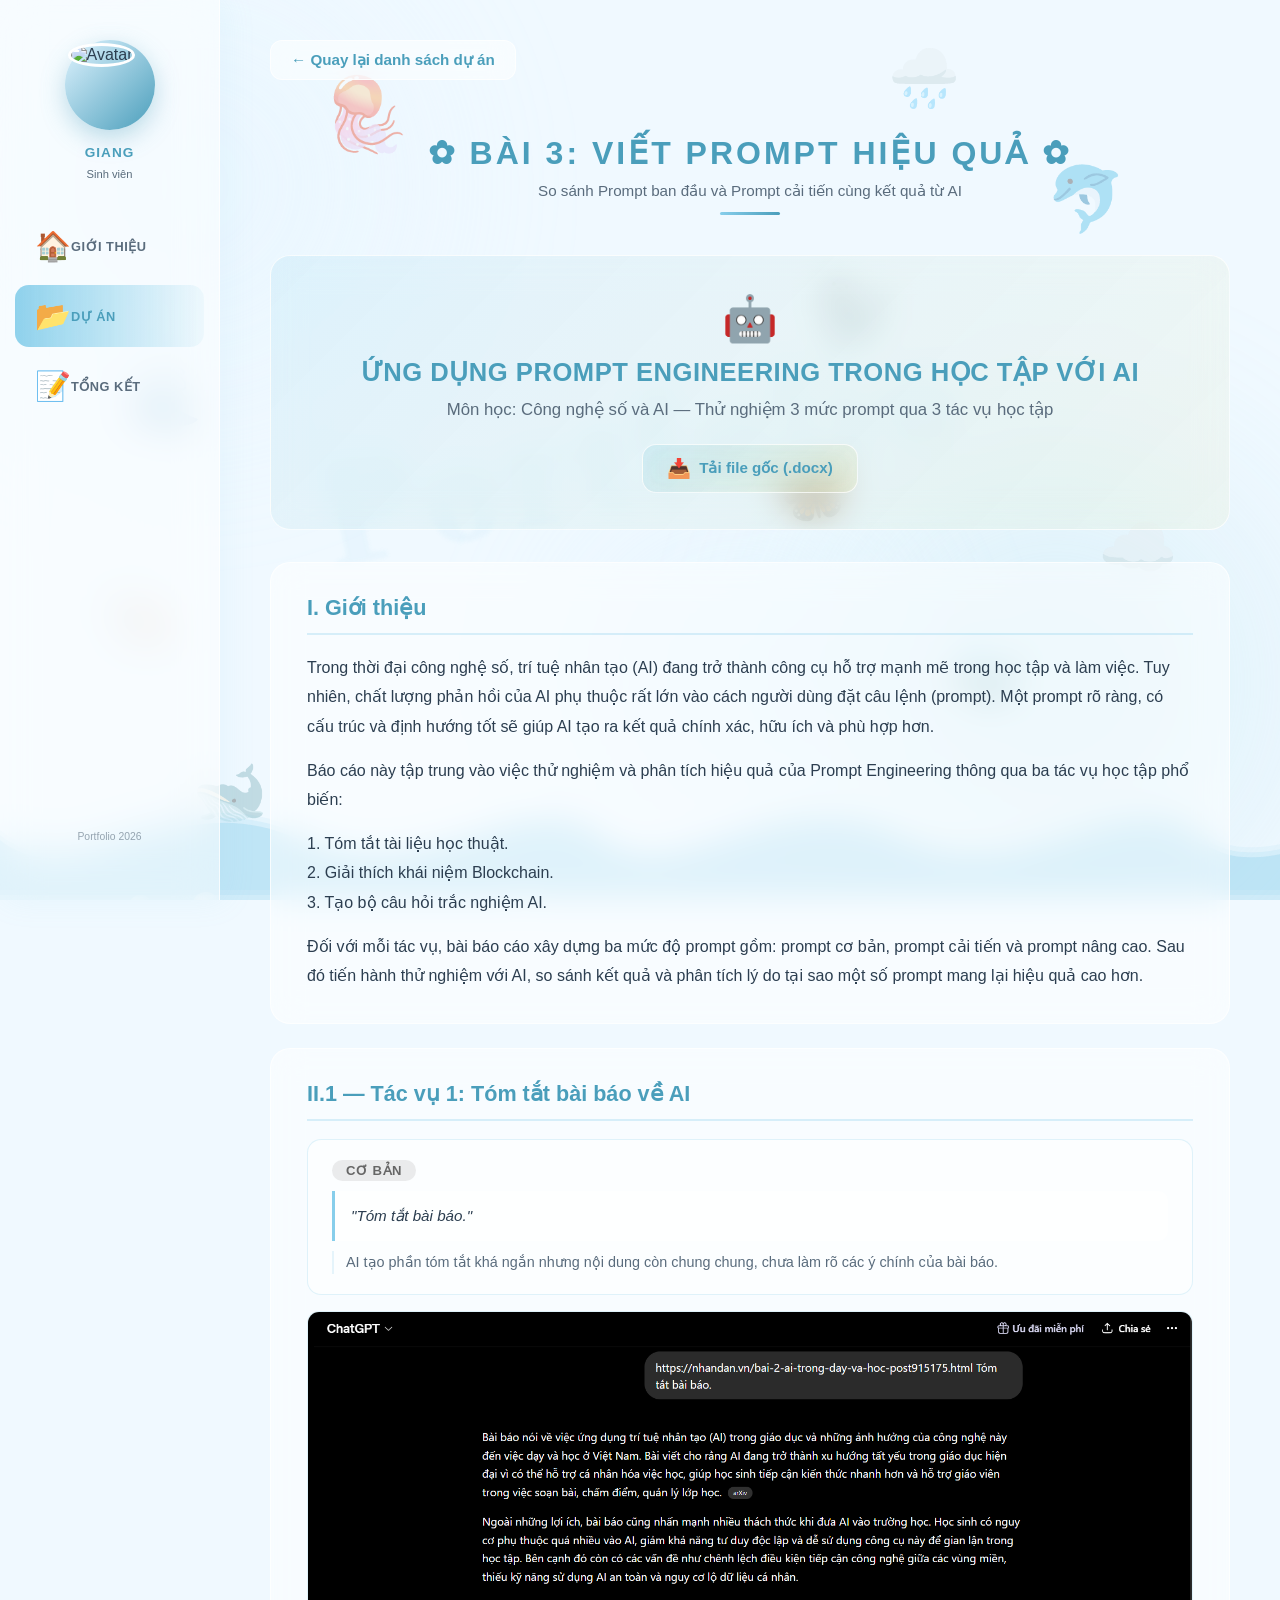
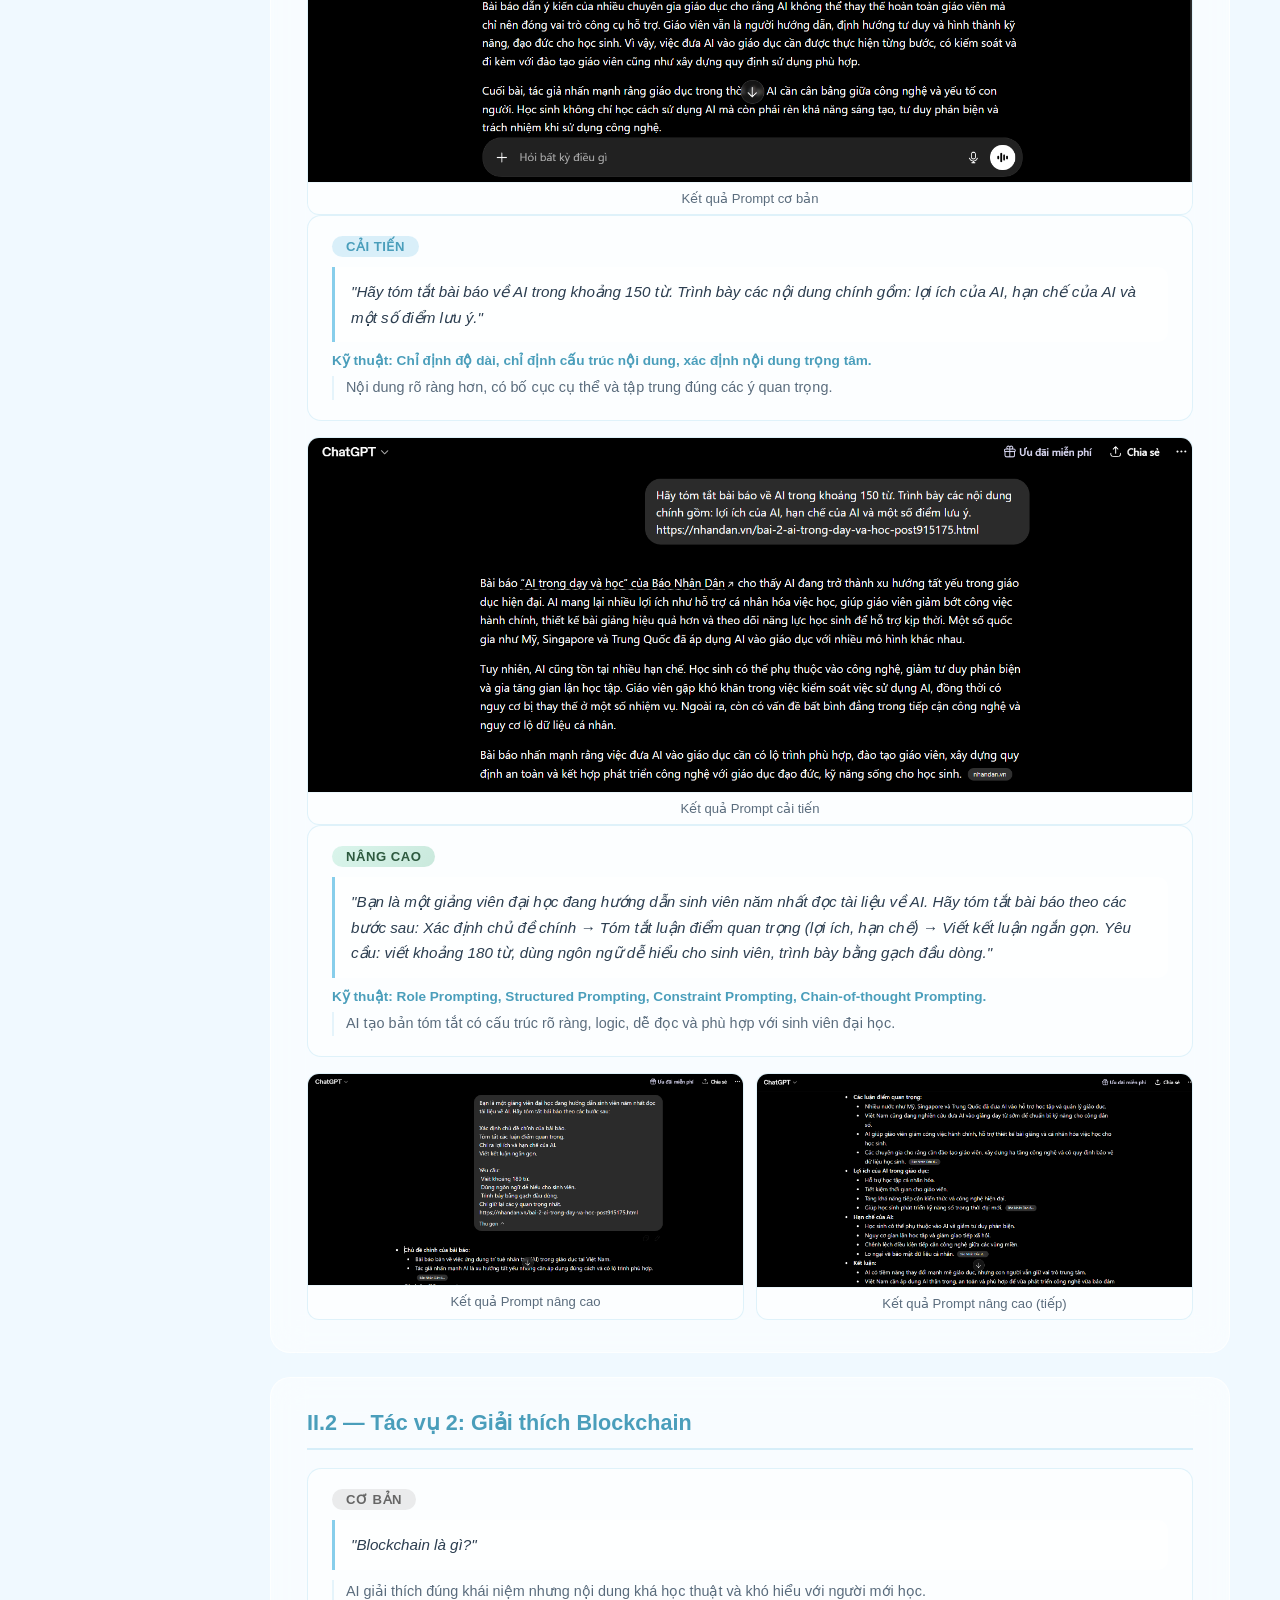
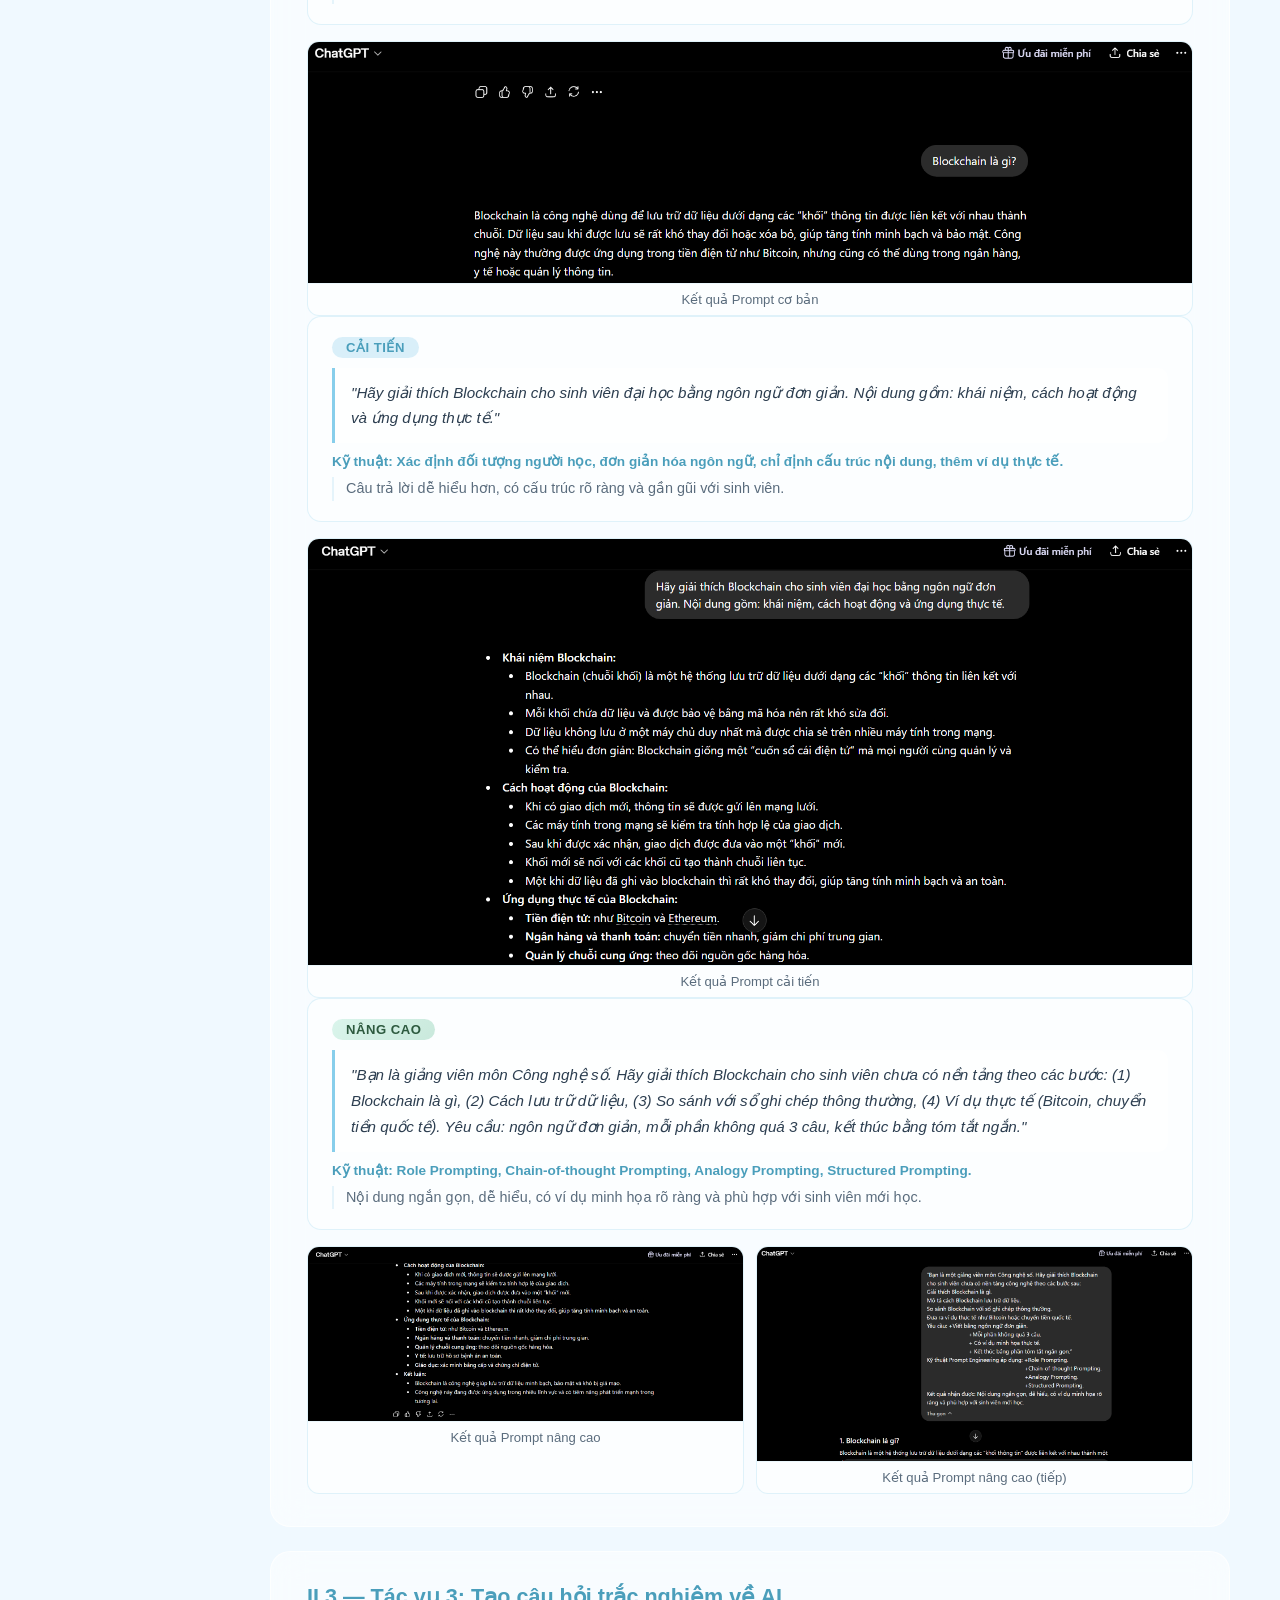
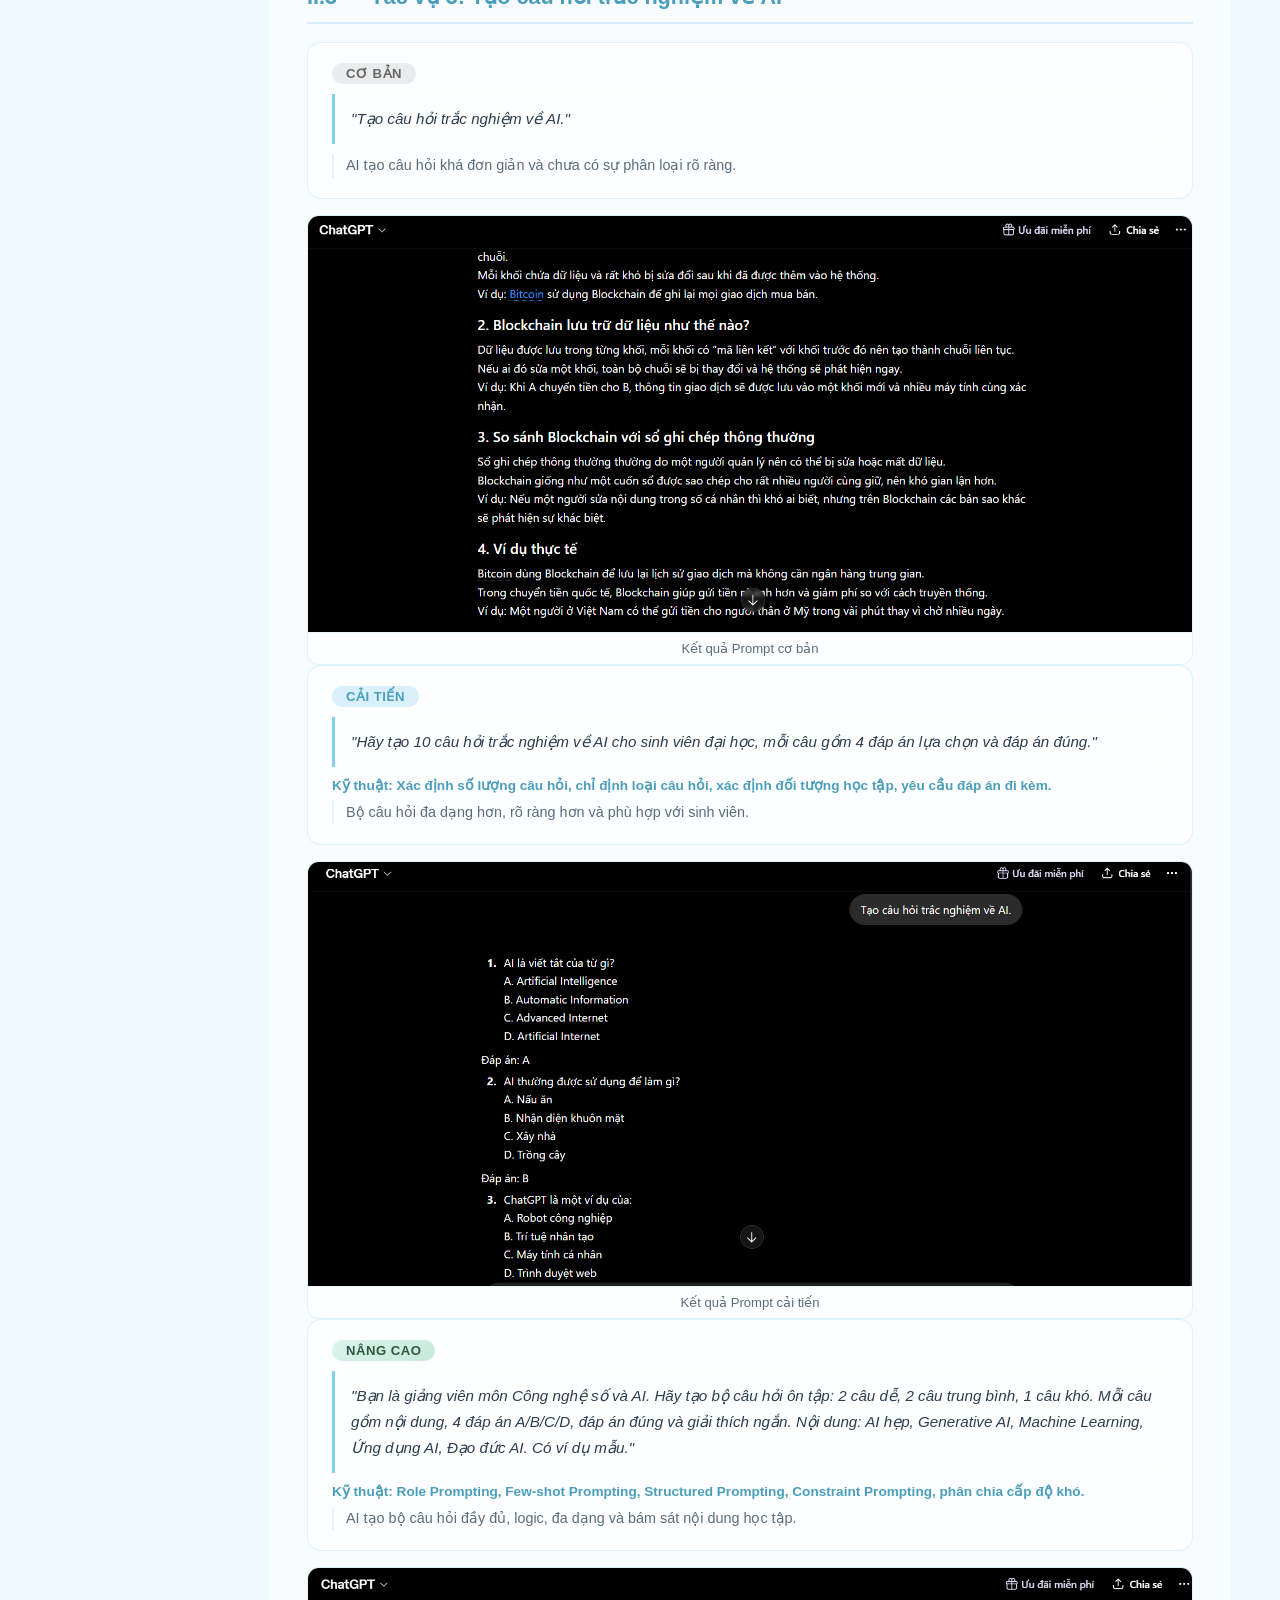
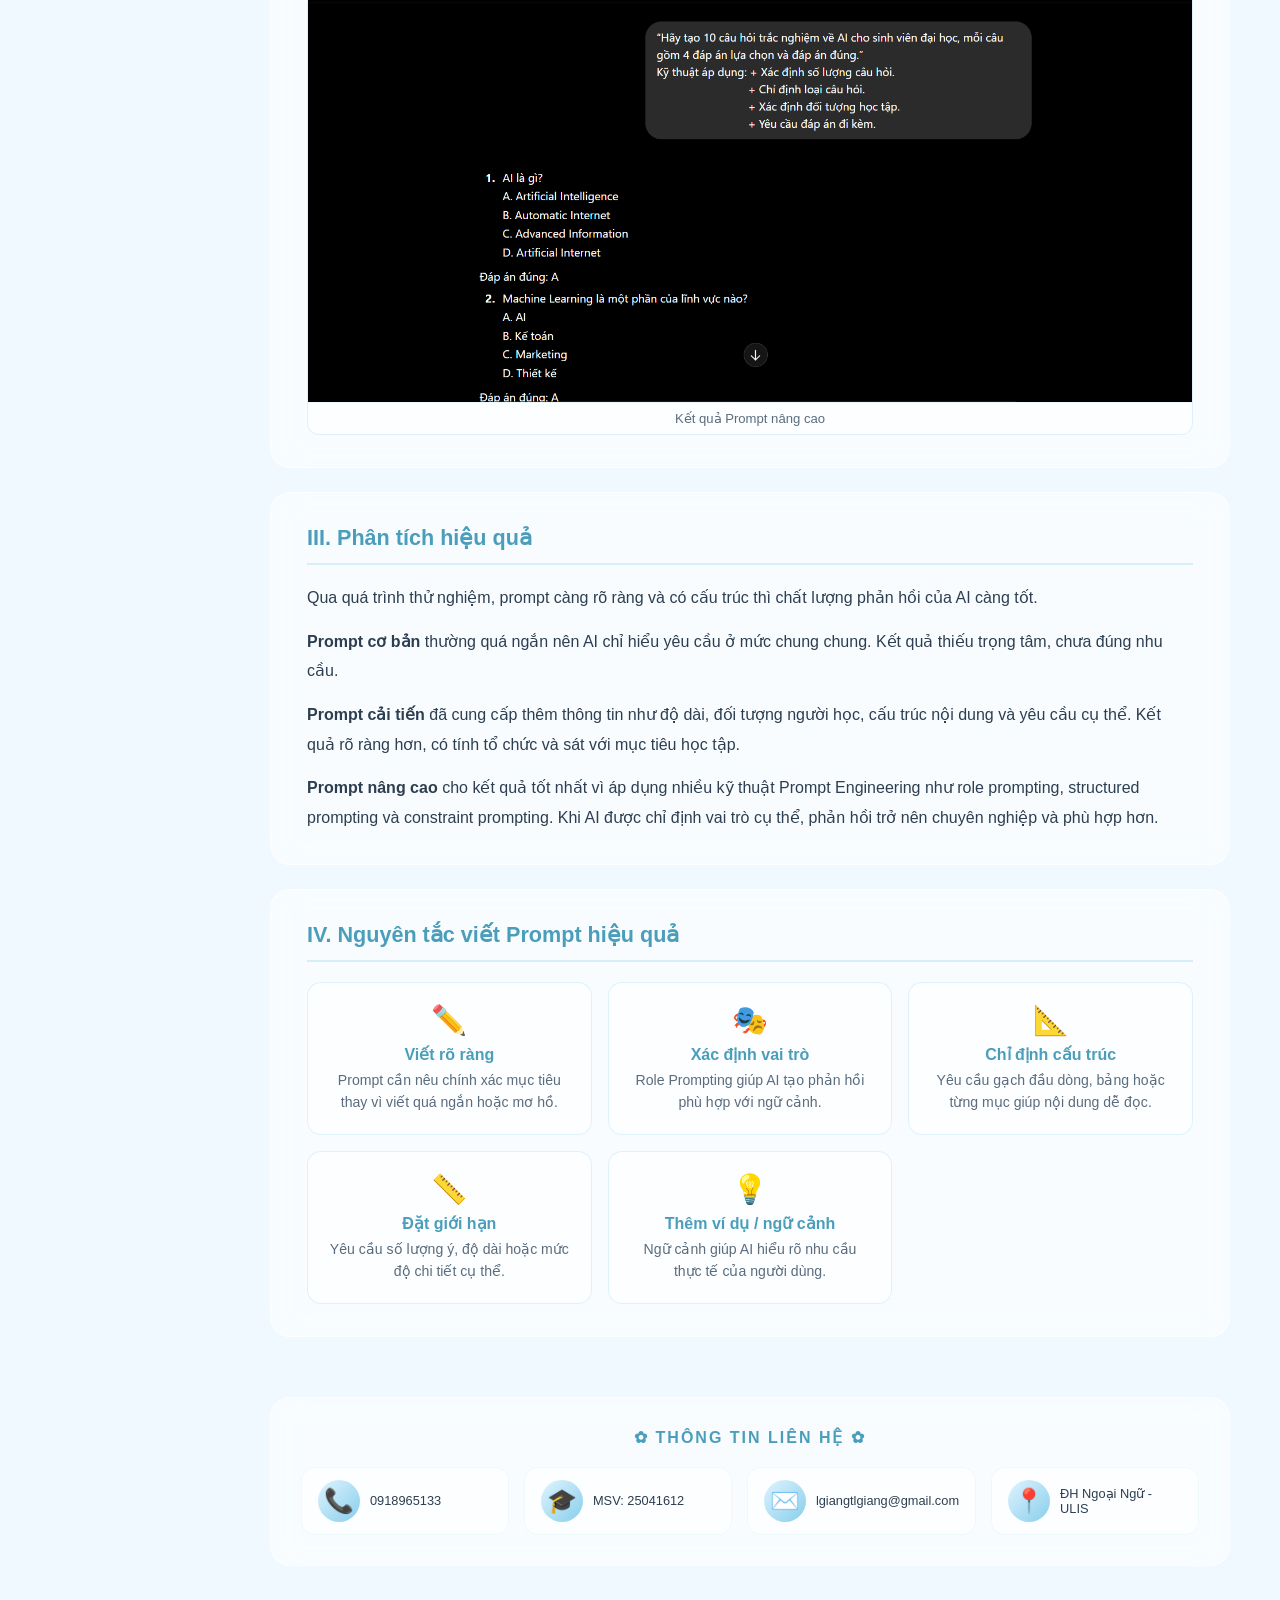
==== bai3.html @ 15644598 "theme change & adding hw" ====
<!DOCTYPE html>
<html lang="vi">
<head>
    <meta charset="UTF-8">
    <meta name="viewport" content="width=device-width, initial-scale=1.0">
    <title>Bài 3: Viết Prompt Hiệu Quả | Trần Linh Giang</title>
    <link rel="preconnect" href="https://fonts.googleapis.com">
    <link rel="preconnect" href="https://fonts.gstatic.com" crossorigin>
    <link href="https://fonts.googleapis.com/css2?family=Dancing+Script:wght@700&display=swap" rel="stylesheet">
    <link rel="stylesheet" href="css/style.css">
</head>
<body>

    <div class="decor-bg">
        <div class="soft-orb orb-1"></div>
        <div class="soft-orb orb-2"></div>
        <div class="soft-orb orb-3"></div>
    </div>

    <div class="floating-icons">
        <div class="floating-icon fi-1">🪼</div>
        <div class="floating-icon fi-2">🐬</div>
        <div class="floating-icon fi-3">🦋</div>
        <div class="floating-icon fi-4">🐳</div>
        <div class="floating-icon fi-5">🐋</div>
        <div class="floating-icon fi-6">🦭</div>
        <div class="floating-icon fi-7">🐚</div>
        <div class="floating-icon fi-8">🌊</div>
        <div class="floating-icon fi-9">☁️</div>
        <div class="floating-icon fi-10">🌧️</div>
    </div>

    <div class="bg-text">Portfolio</div>

    <div class="wave-container">
        <div class="wave"></div>
        <div class="wave wave2"></div>
        <div class="wave wave3"></div>
    </div>

    <div class="bubbles">
        <div class="bubble"></div>
        <div class="bubble"></div>
        <div class="bubble"></div>
        <div class="bubble"></div>
        <div class="bubble"></div>
        <div class="bubble"></div>
        <div class="bubble"></div>
        <div class="bubble"></div>
    </div>

    <!-- SIDEBAR -->
    <aside class="sidebar">
        <div class="sidebar-avatar">
            <img src="assets/avatar.jpg" alt="Avatar">
        </div>
        <div class="sidebar-name">Giang</div>
        <div class="sidebar-role">Sinh viên</div>
        <nav class="sidebar-nav">
            <a href="index.html">
                <span class="nav-icon">🏠</span>
                <span>GIỚI THIỆU</span>
            </a>
            <a href="projects.html" class="active">
                <span class="nav-icon">📂</span>
                <span>DỰ ÁN</span>
            </a>
            <a href="summary.html">
                <span class="nav-icon">📝</span>
                <span>TỔNG KẾT</span>
            </a>
        </nav>
        <div class="sidebar-footer">
            <div class="sidebar-footer-text">Portfolio 2026</div>
        </div>
    </aside>

    <!-- MAIN CONTENT -->
    <main class="main-content">

        <a href="projects.html" class="back-link">← Quay lại danh sách dự án</a>

        <div class="page-header">
            <div class="page-header-title">✿ BÀI 3: VIẾT PROMPT HIỆU QUẢ ✿</div>
            <div class="page-header-subtitle">So sánh Prompt ban đầu và Prompt cải tiến cùng kết quả từ AI</div>
        </div>

        <div class="hw-report-title">
            <div class="hw-report-icon">🤖</div>
            <div class="hw-report-main">ỨNG DỤNG PROMPT ENGINEERING TRONG HỌC TẬP VỚI AI</div>
            <div class="hw-report-topic">Môn học: Công nghệ số và AI — Thử nghiệm 3 mức prompt qua 3 tác vụ học tập</div>
            <a href="https://tlgiang.github.io/assets/hw/tmprdnpju_tran-linh-giang-25041612.docx" class="hw-download" download><span class="hw-download-icon">📥</span> Tải file gốc (.docx)</a>
        </div>

        <!-- INTRO -->
        <div class="hw-section">
            <div class="hw-section-title">I. Giới thiệu</div>
            <div class="hw-section-body">
                <p>Trong thời đại công nghệ số, trí tuệ nhân tạo (AI) đang trở thành công cụ hỗ trợ mạnh mẽ trong học tập và làm việc. Tuy nhiên, chất lượng phản hồi của AI phụ thuộc rất lớn vào cách người dùng đặt câu lệnh (prompt). Một prompt rõ ràng, có cấu trúc và định hướng tốt sẽ giúp AI tạo ra kết quả chính xác, hữu ích và phù hợp hơn.</p>
                <p>Báo cáo này tập trung vào việc thử nghiệm và phân tích hiệu quả của Prompt Engineering thông qua ba tác vụ học tập phổ biến:</p>
                <p>1. Tóm tắt tài liệu học thuật.<br>2. Giải thích khái niệm Blockchain.<br>3. Tạo bộ câu hỏi trắc nghiệm AI.</p>
                <p>Đối với mỗi tác vụ, bài báo cáo xây dựng ba mức độ prompt gồm: prompt cơ bản, prompt cải tiến và prompt nâng cao. Sau đó tiến hành thử nghiệm với AI, so sánh kết quả và phân tích lý do tại sao một số prompt mang lại hiệu quả cao hơn.</p>
            </div>
        </div>

        <!-- TASK 1 -->
        <div class="hw-section">
            <div class="hw-section-title">II.1 — Tác vụ 1: Tóm tắt bài báo về AI</div>
            <div class="hw-section-body">
                <div class="hw-prompt-card">
                    <div class="hw-prompt-level hw-prompt-basic">Cơ bản</div>
                    <div class="hw-prompt-text">"Tóm tắt bài báo."</div>
                    <div class="hw-prompt-result">AI tạo phần tóm tắt khá ngắn nhưng nội dung còn chung chung, chưa làm rõ các ý chính của bài báo.</div>
                </div>
                <div class="hw-images">
                    <div class="hw-img-wrap"><img src="assets/hw/images/bai3/image1.png" alt="Prompt cơ bản - Tóm tắt"><div class="hw-img-caption">Kết quả Prompt cơ bản</div></div>
                </div>
                <div class="hw-prompt-card">
                    <div class="hw-prompt-level hw-prompt-improved">Cải tiến</div>
                    <div class="hw-prompt-text">"Hãy tóm tắt bài báo về AI trong khoảng 150 từ. Trình bày các nội dung chính gồm: lợi ích của AI, hạn chế của AI và một số điểm lưu ý."</div>
                    <div class="hw-prompt-techniques">Kỹ thuật: Chỉ định độ dài, chỉ định cấu trúc nội dung, xác định nội dung trọng tâm.</div>
                    <div class="hw-prompt-result">Nội dung rõ ràng hơn, có bố cục cụ thể và tập trung đúng các ý quan trọng.</div>
                </div>
                <div class="hw-images">
                    <div class="hw-img-wrap"><img src="assets/hw/images/bai3/image2.png" alt="Prompt cải tiến - Tóm tắt"><div class="hw-img-caption">Kết quả Prompt cải tiến</div></div>
                </div>
                <div class="hw-prompt-card">
                    <div class="hw-prompt-level hw-prompt-advanced">Nâng cao</div>
                    <div class="hw-prompt-text">"Bạn là một giảng viên đại học đang hướng dẫn sinh viên năm nhất đọc tài liệu về AI. Hãy tóm tắt bài báo theo các bước sau: Xác định chủ đề chính → Tóm tắt luận điểm quan trọng (lợi ích, hạn chế) → Viết kết luận ngắn gọn. Yêu cầu: viết khoảng 180 từ, dùng ngôn ngữ dễ hiểu cho sinh viên, trình bày bằng gạch đầu dòng."</div>
                    <div class="hw-prompt-techniques">Kỹ thuật: Role Prompting, Structured Prompting, Constraint Prompting, Chain-of-thought Prompting.</div>
                    <div class="hw-prompt-result">AI tạo bản tóm tắt có cấu trúc rõ ràng, logic, dễ đọc và phù hợp với sinh viên đại học.</div>
                </div>
                <div class="hw-images">
                    <div class="hw-img-wrap"><img src="assets/hw/images/bai3/image3.png" alt="Prompt nâng cao - Tóm tắt"><div class="hw-img-caption">Kết quả Prompt nâng cao</div></div>
                    <div class="hw-img-wrap"><img src="assets/hw/images/bai3/image4.png" alt="Prompt nâng cao - Tóm tắt (tiếp)"><div class="hw-img-caption">Kết quả Prompt nâng cao (tiếp)</div></div>
                </div>
            </div>
        </div>

        <!-- TASK 2 -->
        <div class="hw-section">
            <div class="hw-section-title">II.2 — Tác vụ 2: Giải thích Blockchain</div>
            <div class="hw-section-body">
                <div class="hw-prompt-card">
                    <div class="hw-prompt-level hw-prompt-basic">Cơ bản</div>
                    <div class="hw-prompt-text">"Blockchain là gì?"</div>
                    <div class="hw-prompt-result">AI giải thích đúng khái niệm nhưng nội dung khá học thuật và khó hiểu với người mới học.</div>
                </div>
                <div class="hw-images">
                    <div class="hw-img-wrap"><img src="assets/hw/images/bai3/image5.png" alt="Prompt cơ bản - Blockchain"><div class="hw-img-caption">Kết quả Prompt cơ bản</div></div>
                </div>
                <div class="hw-prompt-card">
                    <div class="hw-prompt-level hw-prompt-improved">Cải tiến</div>
                    <div class="hw-prompt-text">"Hãy giải thích Blockchain cho sinh viên đại học bằng ngôn ngữ đơn giản. Nội dung gồm: khái niệm, cách hoạt động và ứng dụng thực tế."</div>
                    <div class="hw-prompt-techniques">Kỹ thuật: Xác định đối tượng người học, đơn giản hóa ngôn ngữ, chỉ định cấu trúc nội dung, thêm ví dụ thực tế.</div>
                    <div class="hw-prompt-result">Câu trả lời dễ hiểu hơn, có cấu trúc rõ ràng và gần gũi với sinh viên.</div>
                </div>
                <div class="hw-images">
                    <div class="hw-img-wrap"><img src="assets/hw/images/bai3/image6.png" alt="Prompt cải tiến - Blockchain"><div class="hw-img-caption">Kết quả Prompt cải tiến</div></div>
                </div>
                <div class="hw-prompt-card">
                    <div class="hw-prompt-level hw-prompt-advanced">Nâng cao</div>
                    <div class="hw-prompt-text">"Bạn là giảng viên môn Công nghệ số. Hãy giải thích Blockchain cho sinh viên chưa có nền tảng theo các bước: (1) Blockchain là gì, (2) Cách lưu trữ dữ liệu, (3) So sánh với sổ ghi chép thông thường, (4) Ví dụ thực tế (Bitcoin, chuyển tiền quốc tế). Yêu cầu: ngôn ngữ đơn giản, mỗi phần không quá 3 câu, kết thúc bằng tóm tắt ngắn."</div>
                    <div class="hw-prompt-techniques">Kỹ thuật: Role Prompting, Chain-of-thought Prompting, Analogy Prompting, Structured Prompting.</div>
                    <div class="hw-prompt-result">Nội dung ngắn gọn, dễ hiểu, có ví dụ minh họa rõ ràng và phù hợp với sinh viên mới học.</div>
                </div>
                <div class="hw-images">
                    <div class="hw-img-wrap"><img src="assets/hw/images/bai3/image7.png" alt="Prompt nâng cao - Blockchain"><div class="hw-img-caption">Kết quả Prompt nâng cao</div></div>
                    <div class="hw-img-wrap"><img src="assets/hw/images/bai3/image8.png" alt="Prompt nâng cao - Blockchain (tiếp)"><div class="hw-img-caption">Kết quả Prompt nâng cao (tiếp)</div></div>
                </div>
            </div>
        </div>

        <!-- TASK 3 -->
        <div class="hw-section">
            <div class="hw-section-title">II.3 — Tác vụ 3: Tạo câu hỏi trắc nghiệm về AI</div>
            <div class="hw-section-body">
                <div class="hw-prompt-card">
                    <div class="hw-prompt-level hw-prompt-basic">Cơ bản</div>
                    <div class="hw-prompt-text">"Tạo câu hỏi trắc nghiệm về AI."</div>
                    <div class="hw-prompt-result">AI tạo câu hỏi khá đơn giản và chưa có sự phân loại rõ ràng.</div>
                </div>
                <div class="hw-images">
                    <div class="hw-img-wrap"><img src="assets/hw/images/bai3/image9.png" alt="Prompt cơ bản - Trắc nghiệm"><div class="hw-img-caption">Kết quả Prompt cơ bản</div></div>
                </div>
                <div class="hw-prompt-card">
                    <div class="hw-prompt-level hw-prompt-improved">Cải tiến</div>
                    <div class="hw-prompt-text">"Hãy tạo 10 câu hỏi trắc nghiệm về AI cho sinh viên đại học, mỗi câu gồm 4 đáp án lựa chọn và đáp án đúng."</div>
                    <div class="hw-prompt-techniques">Kỹ thuật: Xác định số lượng câu hỏi, chỉ định loại câu hỏi, xác định đối tượng học tập, yêu cầu đáp án đi kèm.</div>
                    <div class="hw-prompt-result">Bộ câu hỏi đa dạng hơn, rõ ràng hơn và phù hợp với sinh viên.</div>
                </div>
                <div class="hw-images">
                    <div class="hw-img-wrap"><img src="assets/hw/images/bai3/image10.png" alt="Prompt cải tiến - Trắc nghiệm"><div class="hw-img-caption">Kết quả Prompt cải tiến</div></div>
                </div>
                <div class="hw-prompt-card">
                    <div class="hw-prompt-level hw-prompt-advanced">Nâng cao</div>
                    <div class="hw-prompt-text">"Bạn là giảng viên môn Công nghệ số và AI. Hãy tạo bộ câu hỏi ôn tập: 2 câu dễ, 2 câu trung bình, 1 câu khó. Mỗi câu gồm nội dung, 4 đáp án A/B/C/D, đáp án đúng và giải thích ngắn. Nội dung: AI hẹp, Generative AI, Machine Learning, Ứng dụng AI, Đạo đức AI. Có ví dụ mẫu."</div>
                    <div class="hw-prompt-techniques">Kỹ thuật: Role Prompting, Few-shot Prompting, Structured Prompting, Constraint Prompting, phân chia cấp độ khó.</div>
                    <div class="hw-prompt-result">AI tạo bộ câu hỏi đầy đủ, logic, đa dạng và bám sát nội dung học tập.</div>
                </div>
                <div class="hw-images">
                    <div class="hw-img-wrap"><img src="assets/hw/images/bai3/image11.png" alt="Prompt nâng cao - Trắc nghiệm"><div class="hw-img-caption">Kết quả Prompt nâng cao</div></div>
                </div>
            </div>
        </div>

        <!-- ANALYSIS -->
        <div class="hw-section">
            <div class="hw-section-title">III. Phân tích hiệu quả</div>
            <div class="hw-section-body">
                <p>Qua quá trình thử nghiệm, prompt càng rõ ràng và có cấu trúc thì chất lượng phản hồi của AI càng tốt.</p>
                <p><strong>Prompt cơ bản</strong> thường quá ngắn nên AI chỉ hiểu yêu cầu ở mức chung chung. Kết quả thiếu trọng tâm, chưa đúng nhu cầu.</p>
                <p><strong>Prompt cải tiến</strong> đã cung cấp thêm thông tin như độ dài, đối tượng người học, cấu trúc nội dung và yêu cầu cụ thể. Kết quả rõ ràng hơn, có tính tổ chức và sát với mục tiêu học tập.</p>
                <p><strong>Prompt nâng cao</strong> cho kết quả tốt nhất vì áp dụng nhiều kỹ thuật Prompt Engineering như role prompting, structured prompting và constraint prompting. Khi AI được chỉ định vai trò cụ thể, phản hồi trở nên chuyên nghiệp và phù hợp hơn.</p>
            </div>
        </div>

        <!-- PRINCIPLES -->
        <div class="hw-section">
            <div class="hw-section-title">IV. Nguyên tắc viết Prompt hiệu quả</div>
            <div class="hw-section-body">
                <div class="hw-criteria-grid">
                    <div class="hw-criterion">
                        <div class="hw-criterion-icon">✏️</div>
                        <div class="hw-criterion-title">Viết rõ ràng</div>
                        <div class="hw-criterion-desc">Prompt cần nêu chính xác mục tiêu thay vì viết quá ngắn hoặc mơ hồ.</div>
                    </div>
                    <div class="hw-criterion">
                        <div class="hw-criterion-icon">🎭</div>
                        <div class="hw-criterion-title">Xác định vai trò</div>
                        <div class="hw-criterion-desc">Role Prompting giúp AI tạo phản hồi phù hợp với ngữ cảnh.</div>
                    </div>
                    <div class="hw-criterion">
                        <div class="hw-criterion-icon">📐</div>
                        <div class="hw-criterion-title">Chỉ định cấu trúc</div>
                        <div class="hw-criterion-desc">Yêu cầu gạch đầu dòng, bảng hoặc từng mục giúp nội dung dễ đọc.</div>
                    </div>
                    <div class="hw-criterion">
                        <div class="hw-criterion-icon">📏</div>
                        <div class="hw-criterion-title">Đặt giới hạn</div>
                        <div class="hw-criterion-desc">Yêu cầu số lượng ý, độ dài hoặc mức độ chi tiết cụ thể.</div>
                    </div>
                    <div class="hw-criterion">
                        <div class="hw-criterion-icon">💡</div>
                        <div class="hw-criterion-title">Thêm ví dụ / ngữ cảnh</div>
                        <div class="hw-criterion-desc">Ngữ cảnh giúp AI hiểu rõ nhu cầu thực tế của người dùng.</div>
                    </div>
                </div>
            </div>
        </div>

        <!-- CONTACT -->
        <div class="contact-strip">
            <div class="contact-strip-title">✿ THÔNG TIN LIÊN HỆ ✿</div>
            <div class="contact-strip-grid">
                <div class="contact-chip">
                    <div class="contact-chip-icon">📞</div>
                    <div class="contact-chip-text">0918965133</div>
                </div>
                <div class="contact-chip">
                    <div class="contact-chip-icon">🎓</div>
                    <div class="contact-chip-text">MSV: 25041612</div>
                </div>
                <div class="contact-chip">
                    <div class="contact-chip-icon">✉️</div>
                    <div class="contact-chip-text">lgiangtlgiang@gmail.com</div>
                </div>
                <div class="contact-chip">
                    <div class="contact-chip-icon">📍</div>
                    <div class="contact-chip-text">ĐH Ngoại Ngữ - ULIS</div>
                </div>
            </div>
        </div>

    </main>

</body>
</html>
---- css/style.css ----
/* =========================================
   HỆ THỐNG BIẾN MÀU (DREAMY AQUA THEME)
========================================= */
:root {
    --aqua-light: #e0f4ff;
    --aqua-main: #87ceeb;
    --aqua-dark: #4a9ebb;
    --aqua-glow: #5bb5d5;
    --sand-light: #fdf6e3;
    --sand-main: #f7e98e;
    --sand-dark: #e6c520;
    --bg-color: #f0f9ff;
    --text-dark: #2c3e50;
    --text-gray: #5a6c7d;
    --glass-bg: rgba(255, 255, 255, 0.5);
    --glass-border: rgba(255, 255, 255, 0.75);
    --sidebar-width: 220px;
}

* { margin: 0; padding: 0; box-sizing: border-box; }

body {
    background-color: var(--bg-color);
    color: var(--text-dark);
    font-family: 'Segoe UI', Tahoma, Geneva, Verdana, sans-serif;
    overflow-x: hidden;
    min-height: 100vh;
}

/* =========================================
   1. NỀN ĐỘNG
========================================= */
.decor-bg { 
    position: fixed; top: 0; left: 0; width: 100%; height: 100%; 
    pointer-events: none; z-index: -1; overflow: hidden; 
}
.soft-orb { 
    position: absolute; border-radius: 50%; filter: blur(80px); opacity: 0.45; 
}
.orb-1 { 
    top: -15%; left: -10%; width: 50vw; height: 50vw; 
    background: radial-gradient(circle, var(--aqua-light) 0%, transparent 65%); 
    animation: orbDrift 18s infinite alternate ease-in-out; 
}
.orb-2 { 
    bottom: -15%; right: -10%; width: 55vw; height: 55vw; 
    background: radial-gradient(circle, #b8e4f0 0%, transparent 65%); 
    animation: orbDrift 22s infinite alternate-reverse ease-in-out; 
}
.orb-3 { 
    top: 50%; left: 40%; width: 35vw; height: 35vw; 
    background: radial-gradient(circle, #d4f1ff 0%, transparent 65%); 
    animation: orbDrift 20s infinite alternate ease-in-out; 
}

@keyframes orbDrift { 
    0% { transform: translate(0, 0) scale(1); } 
    33% { transform: translate(40px, -30px) scale(1.08); }
    66% { transform: translate(-25px, 50px) scale(0.94); }
    100% { transform: translate(15px, -20px) scale(1.03); } 
}

/* =========================================
   2. ICON TRÔI NỔI
========================================= */
.floating-icons {
    position: fixed;
    top: 0; left: 0; width: 100%; height: 100%;
    pointer-events: none;
    z-index: -1;
    overflow: hidden;
}
.floating-icon {
    position: absolute;
    opacity: 0.35;
    animation: iconBob 14s infinite ease-in-out alternate;
    user-select: none;
    pointer-events: none;
}
.fi-1 { top: 8%; left: 25%; animation-duration: 16s; font-size: 4.5rem; }
.fi-2 { top: 18%; right: 12%; animation-duration: 18s; font-size: 4rem; animation-delay: -3s; }
.fi-3 { top: 50%; left: 60%; animation-duration: 20s; font-size: 4.2rem; animation-delay: -5s; }
.fi-4 { bottom: 20%; right: 20%; animation-duration: 17s; font-size: 4.3rem; animation-delay: -2s; }
.fi-5 { bottom: 8%; left: 15%; animation-duration: 22s; font-size: 3.8rem; animation-delay: -7s; }
.fi-6 { top: 30%; right: 30%; animation-duration: 19s; font-size: 4.1rem; animation-delay: -4s; }
.fi-7 { top: 65%; left: 8%; animation-duration: 21s; font-size: 3.9rem; animation-delay: -6s; }
.fi-8 { top: 40%; left: 10%; animation-duration: 23s; font-size: 3.7rem; animation-delay: -8s; }
.fi-9 { bottom: 35%; right: 8%; animation-duration: 18s; font-size: 4rem; animation-delay: -1s; }
.fi-10 { top: 5%; right: 25%; animation-duration: 24s; font-size: 3.6rem; animation-delay: -9s; }
.fi-11 { bottom: 5%; left: 40%; animation-duration: 20s; font-size: 3.8rem; animation-delay: -5s; }

@keyframes iconBob {
    0% { transform: translateY(0) rotate(0deg) scale(1); }
    25% { transform: translateY(-20px) rotate(8deg) scale(1.06); }
    50% { transform: translateY(10px) rotate(-5deg) scale(0.96); }
    75% { transform: translateY(-30px) rotate(12deg) scale(1.04); }
    100% { transform: translateY(-15px) rotate(-8deg) scale(1.02); }
}

/* =========================================
   3. SIDEBAR NAVIGATION
========================================= */
.sidebar {
    position: fixed;
    left: 0; top: 0;
    width: var(--sidebar-width);
    height: 100vh;
    background: var(--glass-bg);
    backdrop-filter: blur(20px);
    border-right: 1px solid var(--glass-border);
    display: flex;
    flex-direction: column;
    align-items: center;
    padding: 40px 0;
    z-index: 1000;
    box-shadow: 5px 0 30px rgba(135, 206, 235, 0.1);
}

.sidebar-avatar {
    width: 90px;
    height: 90px;
    border-radius: 50%;
    background: linear-gradient(135deg, var(--aqua-light), var(--aqua-dark));
    padding: 3px;
    margin-bottom: 15px;
    box-shadow: 0 8px 25px rgba(74, 158, 187, 0.35);
    animation: avatarPulse 4s ease-in-out infinite;
}
@keyframes avatarPulse {
    0%, 100% { box-shadow: 0 8px 25px rgba(74, 158, 187, 0.35); }
    50% { box-shadow: 0 12px 35px rgba(74, 158, 187, 0.5); }
}
.sidebar-avatar img {
    width: 100%;
    height: 100%;
    border-radius: 50%;
    object-fit: cover;
    border: 3px solid #fff;
}

.sidebar-name {
    font-size: 0.85rem;
    font-weight: 700;
    color: var(--aqua-dark);
    text-transform: uppercase;
    letter-spacing: 1px;
    margin-bottom: 8px;
    text-align: center;
}
.sidebar-role {
    font-size: 0.7rem;
    color: var(--text-gray);
    margin-bottom: 35px;
    text-align: center;
}

.sidebar-nav {
    display: flex;
    flex-direction: column;
    gap: 8px;
    width: 100%;
    padding: 0 15px;
}
.sidebar-nav a {
    color: var(--text-gray);
    text-decoration: none;
    font-weight: 600;
    font-size: 0.8rem;
    padding: 14px 20px;
    border-radius: 14px;
    transition: all 0.3s ease;
    display: flex;
    align-items: center;
    gap: 12px;
    letter-spacing: 0.5px;
    position: relative;
    overflow: hidden;
}
.sidebar-nav a::before {
    content: '';
    position: absolute;
    left: 0; top: 0;
    width: 0; height: 100%;
    background: linear-gradient(90deg, var(--aqua-main), transparent);
    transition: width 0.3s ease;
    z-index: -1;
}
.sidebar-nav a:hover::before,
.sidebar-nav a.active::before {
    width: 100%;
}
.sidebar-nav a:hover, .sidebar-nav a.active {
    color: var(--aqua-dark);
    background: rgba(184, 228, 240, 0.15);
}
.sidebar-nav a .nav-icon {
    font-size: 1.8rem;
    width: 24px;
    text-align: center;
}

.sidebar-footer {
    margin-top: auto;
    padding: 15px;
    text-align: center;
}
.sidebar-footer-text {
    font-size: 0.65rem;
    color: var(--text-gray);
    opacity: 0.6;
    line-height: 1.5;
}

/* =========================================
   4. MAIN CONTENT AREA
========================================= */
.main-content {
    margin-left: var(--sidebar-width);
    min-height: 100vh;
    padding: 40px 50px;
}

/* =========================================
   5. HERO / INTRO PAGE
========================================= */
.hero {
    display: flex;
    flex-direction: column;
    align-items: center;
    justify-content: center;
    min-height: calc(100vh - 80px);
    text-align: center;
    position: relative;
}

.hero-badge {
    display: inline-block;
    background: linear-gradient(135deg, var(--aqua-light), var(--aqua-main));
    color: var(--aqua-dark);
    font-size: 0.7rem;
    font-weight: 700;
    letter-spacing: 3px;
    text-transform: uppercase;
    padding: 8px 24px;
    border-radius: 30px;
    margin-bottom: 30px;
    animation: badgeFloat 3s ease-in-out infinite;
}
@keyframes badgeFloat {
    0%, 100% { transform: translateY(0); }
    50% { transform: translateY(-8px); }
}

.hero-avatar {
    width: 180px;
    height: 180px;
    border-radius: 50%;
    background: linear-gradient(135deg, var(--aqua-light), var(--aqua-main), var(--aqua-dark));
    padding: 5px;
    margin-bottom: 35px;
    box-shadow: 0 20px 60px rgba(74, 158, 187, 0.45),
                0 0 0 20px rgba(135, 206, 235, 0.08),
                0 0 0 40px rgba(135, 206, 235, 0.04);
    position: relative;
    animation: heroAvatarGlow 4s ease-in-out infinite;
}
@keyframes heroAvatarGlow {
    0%, 100% { box-shadow: 0 20px 60px rgba(74, 158, 187, 0.45), 0 0 0 20px rgba(135, 206, 235, 0.08); }
    50% { box-shadow: 0 25px 70px rgba(74, 158, 187, 0.55), 0 0 0 25px rgba(135, 206, 235, 0.12); }
}
.hero-avatar img {
    width: 100%;
    height: 100%;
    border-radius: 50%;
    object-fit: cover;
    border: 4px solid #fff;
}
.hero-avatar::after {
    content: '';
    position: absolute;
    top: -12px; left: -12px;
    width: calc(100% + 24px);
    height: calc(100% + 24px);
    border: 2px dashed var(--aqua-main);
    border-radius: 50%;
    opacity: 0.4;
    animation: ringRotate 25s linear infinite;
}
@keyframes ringRotate {
    from { transform: rotate(0deg); }
    to { transform: rotate(360deg); }
}

.hero-name {
    font-family: 'Dancing Script', cursive;
    font-size: 4rem;
    font-weight: 700;
    text-transform: none;
    color: var(--text-dark);
    margin-bottom: 15px;
    line-height: 1.2;
    letter-spacing: 1px;
}
.hero-name .highlight {
    background: linear-gradient(135deg, var(--aqua-dark), var(--aqua-glow));
    -webkit-background-clip: text;
    -webkit-text-fill-color: transparent;
    background-clip: text;
}
.hero-tagline {
    font-size: 1.2rem;
    color: var(--text-gray);
    margin-bottom: 40px;
    max-width: 550px;
    line-height: 1.7;
}

.hero-stats {
    display: flex;
    gap: 50px;
    margin-bottom: 45px;
}
.stat-item {
    text-align: center;
}
.stat-number {
    font-size: 2.2rem;
    font-weight: 900;
    color: var(--aqua-dark);
    line-height: 1;
}
.stat-label {
    font-size: 0.75rem;
    color: var(--text-gray);
    text-transform: uppercase;
    letter-spacing: 1px;
    margin-top: 5px;
}

.hero-cards {
    display: grid;
    grid-template-columns: repeat(3, 1fr);
    gap: 22px;
    max-width: 1300px;
    width: 100%;
}
.hero-card {
    background: var(--glass-bg);
    backdrop-filter: blur(15px);
    border: 1px solid var(--glass-border);
    border-radius: 24px;
    padding: 45px 35px;
    text-align: center;
    transition: all 0.4s cubic-bezier(0.175, 0.885, 0.32, 1.275);
    cursor: default;
}
.hero-card:hover {
    transform: translateY(-8px) scale(1.02);
    border-color: var(--aqua-main);
    box-shadow: 0 15px 35px rgba(74, 158, 187, 0.2);
}
.hero-card-title {
    font-size: 1.8rem;
    font-weight: 700;
    color: var(--text-dark);
    margin-bottom: 14px;
}
.hero-card-desc {
    font-size: 1.2rem;
    color: var(--text-gray);
    line-height: 1.75;
}

/* =========================================
   6. PAGE HEADER (for inner pages)
========================================= */
.page-header {
    text-align: center;
    padding: 30px 0 40px;
}
.page-header-title {
    color: var(--aqua-dark);
    font-size: 2rem;
    font-weight: 900;
    text-transform: uppercase;
    letter-spacing: 3px;
    margin-bottom: 10px;
    animation: titleSlide 0.6s ease-out;
}
@keyframes titleSlide {
    from { opacity: 0; transform: translateY(-20px); }
    to { opacity: 1; transform: translateY(0); }
}
.page-header-subtitle {
    color: var(--text-gray);
    font-size: 0.95rem;
    position: relative;
    display: inline-block;
}
.page-header-subtitle::after {
    content: '';
    display: block;
    width: 60px;
    height: 3px;
    background: linear-gradient(90deg, var(--aqua-main), var(--aqua-dark));
    margin: 12px auto 0;
    border-radius: 2px;
}

/* =========================================
   7. BENTO GRID - PROJECTS
========================================= */
.bento-grid {
    display: grid;
    grid-template-columns: repeat(3, 1fr);
    gap: 20px;
    max-width: 1100px;
    margin: 0 auto;
}

.bento-item {
    background: var(--glass-bg);
    backdrop-filter: blur(12px);
    border: 1.5px solid var(--glass-border);
    border-radius: 24px;
    padding: 35px 30px;
    position: relative;
    overflow: hidden;
    transition: all 0.4s cubic-bezier(0.175, 0.885, 0.32, 1.275);
    cursor: pointer;
    display: flex;
    flex-direction: column;
    justify-content: space-between;
    min-height: 280px;
}
.bento-item::before {
    content: '';
    position: absolute;
    top: 0; left: -100%;
    width: 100%; height: 100%;
    background: linear-gradient(90deg, transparent, rgba(255,182,193,0.15), transparent);
    transition: left 0.7s ease;
}
.bento-item:hover::before {
    left: 100%;
}
.bento-item:hover {
    transform: translateY(-6px) scale(1.01);
    border-color: var(--aqua-main);
    box-shadow: 0 18px 40px rgba(74, 158, 187, 0.2);
}

.bento-number {
    position: absolute;
    top: 12px; right: 18px;
    font-size: 5rem;
    font-weight: 900;
    color: var(--aqua-light);
    opacity: 0.35;
    line-height: 1;
}

.bento-icon {
    font-size: 4.5rem;
    margin-bottom: 15px;
    transition: transform 0.4s cubic-bezier(0.175, 0.885, 0.32, 1.275);
    display: inline-block;
}
.bento-item:hover .bento-icon {
    transform: scale(1.12) rotate(-5deg);
}

.bento-title {
    font-size: 1.15rem;
    font-weight: 700;
    color: var(--text-dark);
    margin-bottom: 10px;
    line-height: 1.4;
}
.bento-desc {
    font-size: 0.95rem;
    color: var(--text-gray);
    line-height: 1.6;
    flex-grow: 1;
}
.bento-btn {
    display: inline-flex;
    align-items: center;
    gap: 8px;
    margin-top: 18px;
    padding: 10px 22px;
    background: linear-gradient(135deg, var(--aqua-main), var(--aqua-dark));
    color: #fff;
    text-decoration: none;
    border-radius: 25px;
    font-weight: 600;
    font-size: 0.8rem;
    letter-spacing: 0.5px;
    transition: all 0.3s ease;
    box-shadow: 0 5px 18px rgba(74, 158, 187, 0.25);
    width: fit-content;
    position: relative;
    overflow: hidden;
}
.bento-btn::before {
    content: '';
    position: absolute;
    top: 50%; left: 50%;
    width: 0; height: 0;
    background: rgba(255,255,255,0.3);
    border-radius: 50%;
    transform: translate(-50%, -50%);
    transition: width 0.4s ease, height 0.4s ease;
}
.bento-btn:hover::before {
    width: 250px; height: 250px;
}
.bento-btn:hover {
    transform: scale(1.06);
    box-shadow: 0 8px 25px rgba(74, 158, 187, 0.4);
}

/* Staggered bento animation */
.bento-item:nth-child(1) { animation: bentoIn 0.5s ease-out 0.1s both; }
.bento-item:nth-child(2) { animation: bentoIn 0.5s ease-out 0.2s both; }
.bento-item:nth-child(3) { animation: bentoIn 0.5s ease-out 0.3s both; }
.bento-item:nth-child(4) { animation: bentoIn 0.5s ease-out 0.4s both; }
.bento-item:nth-child(5) { animation: bentoIn 0.5s ease-out 0.5s both; }
.bento-item:nth-child(6) { animation: bentoIn 0.5s ease-out 0.6s both; }

@keyframes bentoIn {
    from { opacity: 0; transform: scale(0.92) translateY(25px); }
    to { opacity: 1; transform: scale(1) translateY(0); }
}

/* =========================================
   8. TIMELINE - SUMMARY
========================================= */
.timeline {
    position: relative;
    max-width: 800px;
    margin: 0 auto;
    padding-left: 50px;
}
.timeline::before {
    content: '';
    position: absolute;
    left: 20px; top: 0;
    width: 3px;
    height: 100%;
    background: linear-gradient(180deg, var(--aqua-main), var(--aqua-dark), var(--aqua-light));
    border-radius: 2px;
}

.timeline-item {
    position: relative;
    margin-bottom: 35px;
    animation: timelineSlide 0.6s ease-out both;
}
.timeline-item:nth-child(1) { animation-delay: 0.2s; }
.timeline-item:nth-child(2) { animation-delay: 0.4s; }
.timeline-item:nth-child(3) { animation-delay: 0.6s; }

@keyframes timelineSlide {
    from { opacity: 0; transform: translateX(-30px); }
    to { opacity: 1; transform: translateX(0); }
}

.timeline-dot {
    position: absolute;
    left: -38px; top: 25px;
    width: 20px;
    height: 20px;
    border-radius: 50%;
    background: linear-gradient(135deg, var(--aqua-main), var(--aqua-dark));
    box-shadow: 0 0 0 5px rgba(184, 228, 240, 0.25);
    z-index: 1;
}

.timeline-card {
    background: var(--glass-bg);
    backdrop-filter: blur(12px);
    border: 1.5px solid var(--glass-border);
    border-radius: 22px;
    padding: 32px;
    transition: all 0.4s cubic-bezier(0.175, 0.885, 0.32, 1.275);
    position: relative;
    overflow: hidden;
}
.timeline-card::after {
    content: '';
    position: absolute;
    top: 0; right: 0;
    width: 80px; height: 80px;
    background: linear-gradient(135deg, transparent 50%, rgba(255,182,193,0.15) 50%);
    border-radius: 0 22px 0 0;
    transition: all 0.3s ease;
}
.timeline-card:hover::after {
    width: 120px; height: 120px;
}
.timeline-card:hover {
    transform: translateY(-5px);
    border-color: var(--aqua-main);
    box-shadow: 0 15px 35px rgba(74, 158, 187, 0.18);
}

.timeline-header {
    display: flex;
    align-items: center;
    gap: 14px;
    margin-bottom: 18px;
    padding-bottom: 14px;
    border-bottom: 2px dashed var(--aqua-light);
}
.timeline-icon {
    font-size: 3.2rem;
    background: linear-gradient(135deg, var(--aqua-light), var(--aqua-main));
    width: 65px; height: 65px;
    display: flex;
    justify-content: center;
    align-items: center;
    border-radius: 50%;
    box-shadow: 0 5px 15px rgba(135, 206, 235, 0.25);
    flex-shrink: 0;
    transition: transform 0.3s ease;
}
.timeline-card:hover .timeline-icon {
    transform: scale(1.1) rotate(5deg);
}
.timeline-title {
    color: var(--aqua-dark);
    font-size: 1.15rem;
    font-weight: 700;
    text-transform: uppercase;
}
.timeline-content {
    color: var(--text-dark);
    line-height: 1.8;
    font-size: 0.95rem;
    text-align: justify;
}
.timeline-content ul {
    padding-left: 18px;
    margin-top: 12px;
}
.timeline-content li {
    margin-bottom: 10px;
    padding-left: 8px;
    transition: transform 0.3s ease;
}
.timeline-content li:hover {
    transform: translateX(5px);
}
.timeline-content li::marker {
    color: var(--aqua-main);
    font-size: 1.1rem;
}

/* Quote box on summary page */
.quote-banner {
    background: linear-gradient(135deg, rgba(184, 228, 240, 0.3), rgba(135, 206, 235, 0.06));
    border-radius: 22px;
    padding: 35px;
    margin-bottom: 40px;
    text-align: center;
    position: relative;
    overflow: hidden;
    border: 1.5px solid var(--glass-border);
}
.quote-banner::before {
    content: '"';
    position: absolute;
    top: -25px; left: 25px;
    font-size: 9rem;
    color: var(--aqua-main);
    opacity: 0.12;
    font-family: Georgia, serif;
    line-height: 1;
}
.quote-cn {
    font-size: 1.5rem;
    font-weight: bold;
    color: var(--aqua-dark);
    margin-bottom: 10px;
    font-family: 'KaiTi', 'SimSun', serif;
    position: relative;
    z-index: 1;
}
.quote-vi {
    font-size: 0.95rem;
    color: var(--text-dark);
    font-style: italic;
    position: relative;
    z-index: 1;
}

/* Finish button */
.btn-finish {
    display: block;
    width: fit-content;
    margin: 50px auto 0;
    padding: 16px 50px;
    background: linear-gradient(135deg, var(--aqua-main), var(--aqua-dark));
    color: #fff;
    text-decoration: none;
    border-radius: 40px;
    font-weight: bold;
    font-size: 0.95rem;
    letter-spacing: 2px;
    transition: all 0.3s ease;
    box-shadow: 0 10px 30px rgba(74, 158, 187, 0.35);
    text-align: center;
    border: none;
    cursor: pointer;
    position: relative;
    overflow: hidden;
}
.btn-finish::before {
    content: '';
    position: absolute;
    top: -50%; left: -50%;
    width: 200%; height: 200%;
    background: linear-gradient(45deg, transparent, rgba(255,255,255,0.3), transparent);
    transform: rotate(45deg);
    animation: shimmerBtn 2.5s infinite;
}
@keyframes shimmerBtn {
    0% { transform: translateX(-100%) rotate(45deg); }
    100% { transform: translateX(100%) rotate(45deg); }
}
.btn-finish:hover {
    transform: scale(1.05) translateY(-3px);
    box-shadow: 0 15px 40px rgba(74, 158, 187, 0.55);
}

/* =========================================
   9. CONTACT STRIP (footer)
========================================= */
.contact-strip {
    margin-top: 60px;
    padding: 30px;
    background: var(--glass-bg);
    backdrop-filter: blur(15px);
    border: 1px solid var(--glass-border);
    border-radius: 20px;
}
.contact-strip-title {
    color: var(--aqua-dark);
    font-size: 1rem;
    font-weight: 700;
    text-transform: uppercase;
    letter-spacing: 2px;
    margin-bottom: 20px;
    text-align: center;
}
.contact-strip-grid {
    display: grid;
    grid-template-columns: repeat(4, 1fr);
    gap: 15px;
}
.contact-chip {
    display: flex;
    align-items: center;
    gap: 10px;
    padding: 12px 16px;
    background: rgba(255, 255, 255, 0.6);
    border: 1px solid rgba(184, 228, 240, 0.2);
    border-radius: 14px;
    transition: all 0.3s ease;
}
.contact-chip:hover {
    border-color: var(--aqua-dark);
    background: #fff;
    transform: translateY(-3px);
    box-shadow: 0 8px 20px rgba(135, 206, 235, 0.2);
}
.contact-chip-icon {
    width: 42px; height: 42px;
    background: linear-gradient(135deg, var(--aqua-light), var(--aqua-main));
    border-radius: 50%;
    display: flex;
    align-items: center;
    justify-content: center;
    font-size: 1.5rem;
    flex-shrink: 0;
}
.contact-chip-text {
    font-size: 0.8rem;
    color: var(--text-dark);
    font-weight: 500;
}

/* =========================================
   10. RESPONSIVE
========================================= */
@media (max-width: 1000px) {
    .sidebar {
        width: 70px;
        padding: 25px 0;
    }
    .sidebar-name, .sidebar-role, .sidebar-footer-text {
        display: none;
    }
    .sidebar-nav a {
        padding: 12px;
        justify-content: center;
    }
    .sidebar-nav a span:not(.nav-icon) {
        display: none;
    }
    .main-content {
        margin-left: 70px;
        padding: 30px 25px;
    }
    .hero-name { font-size: 3.2rem; }
    .hero-cards { grid-template-columns: repeat(2, 1fr); }
    .bento-grid { grid-template-columns: repeat(2, 1fr); }
    .contact-strip-grid { grid-template-columns: repeat(2, 1fr); }
}

@media (max-width: 700px) {
    .sidebar {
        position: fixed;
        bottom: 0; left: 0;
        width: 100%;
        height: 70px;
        flex-direction: row;
        justify-content: center;
        padding: 0 10px;
        border-right: none;
        border-top: 1px solid var(--glass-border);
    }
    .sidebar-avatar, .sidebar-name, .sidebar-role, .sidebar-footer {
        display: none;
    }
    .sidebar-nav {
        flex-direction: row;
        padding: 0;
        gap: 5px;
        justify-content: center;
    }
    .sidebar-nav a {
        padding: 10px 18px;
    }
    .main-content {
        margin-left: 0;
        margin-bottom: 70px;
        padding: 20px 15px;
    }
    .bg-text { display: none; }
    .hero-name { font-size: 2.5rem; }
    .hero-stats { gap: 25px; }
    .stat-number { font-size: 1.6rem; }
    .hero-cards { grid-template-columns: 1fr; }
    .bento-grid { grid-template-columns: 1fr; }
    .contact-strip-grid { grid-template-columns: 1fr; }
    .timeline { padding-left: 35px; }
    .timeline::before { left: 12px; }
    .timeline-dot { left: -30px; }
}

/* =========================================
   11. PDF EXPORT
========================================= */
@media print {
    * {
        animation: none !important;
        transition: none !important;
    }
    body { background: #fff !important; }
    .decor-bg, .floating-icons, .bg-text, .wave-container, .bubbles { display: none !important; }
    
    .sidebar {
        position: static;
        width: 100%;
        height: auto;
        flex-direction: row;
        justify-content: center;
        align-items: center;
        gap: 20px;
        padding: 15px;
        border-right: none;
        border-bottom: 2px solid #eee;
        backdrop-filter: none;
        background: #fff;
        box-shadow: none;
    }
    .sidebar-avatar, .sidebar-name, .sidebar-role, .sidebar-footer { display: block; }
    .sidebar-nav { flex-direction: row; gap: 10px; }
    .sidebar-nav a { padding: 8px 15px; }
    .sidebar-nav a::before { display: none; }
    
    .main-content {
        margin-left: 0;
        padding: 20px;
    }
    
    .hero-avatar {
        box-shadow: none;
        border: 3px solid var(--aqua-main);
    }
    .hero-avatar::after { display: none; }
    .hero-badge { background: var(--aqua-light); }
    
    .hero-card, .bento-item, .timeline-card, .contact-chip {
        background: #fff;
        backdrop-filter: none;
        box-shadow: none;
        border: 1px solid #ddd;
        page-break-inside: avoid;
    }
    .bento-btn, .btn-finish {
        background: var(--aqua-dark) !important;
        box-shadow: none !important;
    }
    .bento-btn::before, .btn-finish::before { display: none !important; }
    
    .timeline::before { background: #ddd; }
    .timeline-dot { background: var(--aqua-main); box-shadow: none; }
    
    .quote-banner { box-shadow: none; border: 1px solid #eee; }
    .quote-banner::before { display: none; }
    
    .contact-strip {
        background: #fff;
        backdrop-filter: none;
        border: 1px solid #ddd;
    }
    
    a { text-decoration: none; color: inherit; }
}

/* =========================================
   12. BACKGROUND HANDWRITING TEXT
========================================= */
.bg-text {
    position: fixed;
    top: 50%;
    left: 50%;
    transform: translate(-50%, -50%) rotate(-12deg);
    font-family: 'Segoe Script', 'Comic Sans MS', 'Brush Script MT', cursive;
    font-size: 12vw;
    font-weight: 700;
    color: var(--aqua-main);
    opacity: 0.08;
    filter: blur(2px);
    pointer-events: none;
    z-index: -1;
    white-space: nowrap;
    user-select: none;
    letter-spacing: 0.05em;
}

/* =========================================
   13. SCROLL REVEAL UTILITY
========================================= */
.reveal {
    opacity: 0;
    transform: translateY(25px);
    transition: opacity 0.6s ease-out, transform 0.6s ease-out;
}
.reveal.visible {
    opacity: 1;
    transform: translateY(0);
}

/* =========================================
   14. AQUA THEME DECORATIONS
========================================= */

/* Wave animation at bottom of page */
.wave-container {
    position: fixed;
    bottom: 0;
    left: 0;
    width: 100%;
    height: 120px;
    pointer-events: none;
    z-index: -1;
    overflow: hidden;
}
.wave {
    position: absolute;
    bottom: 0;
    left: 0;
    width: 200%;
    height: 100%;
    background: url("data:image/svg+xml,%3Csvg xmlns='http://www.w3.org/2000/svg' viewBox='0 0 1200 120' preserveAspectRatio='none'%3E%3Cpath d='M0,60 C150,120 350,0 600,60 C850,120 1050,0 1200,60 L1200,120 L0,120 Z' fill='rgba(135,206,235,0.3)'/%3E%3C/svg%3E") repeat-x;
    background-size: 600px 100%;
    animation: wave 8s linear infinite;
}
.wave.wave2 {
    bottom: 5px;
    opacity: 0.5;
    animation: wave 10s linear infinite reverse;
    animation-delay: -2s;
}
.wave.wave3 {
    bottom: 10px;
    opacity: 0.3;
    animation: wave 12s linear infinite;
    animation-delay: -4s;
}

@keyframes wave {
    0% { transform: translateX(0); }
    100% { transform: translateX(-50%); }
}

/* Bubble animation */
.bubbles {
    position: fixed;
    bottom: 0;
    left: 0;
    width: 100%;
    height: 100%;
    pointer-events: none;
    z-index: -1;
    overflow: hidden;
}
.bubble {
    position: absolute;
    bottom: -20px;
    width: 20px;
    height: 20px;
    background: radial-gradient(circle at 30% 30%, rgba(255,255,255,0.8), rgba(135,206,235,0.2));
    border-radius: 50%;
    animation: rise 15s infinite ease-in;
    opacity: 0.6;
}
.bubble:nth-child(1) { left: 10%; width: 25px; height: 25px; animation-duration: 12s; animation-delay: 0s; }
.bubble:nth-child(2) { left: 25%; width: 15px; height: 15px; animation-duration: 14s; animation-delay: 2s; }
.bubble:nth-child(3) { left: 40%; width: 30px; height: 30px; animation-duration: 16s; animation-delay: 4s; }
.bubble:nth-child(4) { left: 55%; width: 18px; height: 18px; animation-duration: 13s; animation-delay: 1s; }
.bubble:nth-child(5) { left: 70%; width: 22px; height: 22px; animation-duration: 15s; animation-delay: 3s; }
.bubble:nth-child(6) { left: 85%; width: 12px; height: 12px; animation-duration: 17s; animation-delay: 5s; }
.bubble:nth-child(7) { left: 15%; width: 28px; height: 28px; animation-duration: 11s; animation-delay: 6s; }
.bubble:nth-child(8) { left: 60%; width: 16px; height: 16px; animation-duration: 18s; animation-delay: 7s; }

@keyframes rise {
    0% {
        bottom: -20px;
        transform: translateX(0) scale(1);
        opacity: 0.6;
    }
    50% {
        opacity: 0.4;
    }
    100% {
        bottom: 100%;
        transform: translateX(100px) scale(0.5);
        opacity: 0;
    }
}

/* Water shimmer effect on glass containers */
.glass-container::before,
.timeline-card::before {
    content: '';
    position: absolute;
    top: 0;
    left: -100%;
    width: 100%;
    height: 100%;
    background: linear-gradient(90deg, transparent, rgba(135,206,235,0.15), transparent);
    transition: left 0.8s ease;
}
.glass-container:hover::before,
.timeline-card:hover::before {
    left: 100%;
}

/* Ripple effect on buttons */
.bento-btn::after,
.btn-finish::after {
    content: '';
    position: absolute;
    top: 50%;
    left: 50%;
    width: 5px;
    height: 5px;
    background: rgba(255,255,255,0.5);
    border-radius: 50%;
    transform: translate(-50%, -50%);
    opacity: 0;
}
.bento-btn:active::after,
.btn-finish:active::after {
    animation: ripple 0.6s ease-out;
}

@keyframes ripple {
    0% {
        width: 0;
        height: 0;
        opacity: 0.5;
    }
    100% {
        width: 200px;
        height: 200px;
        opacity: 0;
    }
}

/* Subtle underwater sway for floating icons */
.floating-icon {
    animation: underwaterSway 14s infinite ease-in-out alternate;
}

@keyframes underwaterSway {
    0% { transform: translateY(0) rotate(0deg) scale(1); }
    25% { transform: translateY(-20px) rotate(5deg) scale(1.04); }
    50% { transform: translateY(10px) rotate(-3deg) scale(0.98); }
    75% { transform: translateY(-25px) rotate(8deg) scale(1.02); }
    100% { transform: translateY(-10px) rotate(-5deg) scale(1.01); }
}

/* Glass container subtle float animation */
.glass-container {
    animation: gentleFloat 6s ease-in-out infinite;
}

@keyframes gentleFloat {
    0%, 100% { transform: translateY(0); }
    50% { transform: translateY(-5px); }
}

/* =========================================
   HOMEWORK DETAIL PAGES
========================================= */
.back-link {
    display: inline-flex;
    align-items: center;
    gap: 6px;
    margin-bottom: 24px;
    padding: 10px 20px;
    background: var(--glass-bg);
    backdrop-filter: blur(12px);
    -webkit-backdrop-filter: blur(12px);
    border: 1px solid var(--glass-border);
    border-radius: 12px;
    color: var(--aqua-dark);
    text-decoration: none;
    font-weight: 600;
    font-size: 0.95rem;
    transition: all 0.3s ease;
}
.back-link:hover {
    background: rgba(135, 206, 235, 0.2);
    transform: translateX(-4px);
}

/* Report Title Block */
.hw-report-title {
    background: linear-gradient(135deg, rgba(135,206,235,0.15), rgba(247,233,142,0.1));
    backdrop-filter: blur(16px);
    -webkit-backdrop-filter: blur(16px);
    border: 1px solid var(--glass-border);
    border-radius: 20px;
    padding: 36px 40px;
    margin-bottom: 32px;
    text-align: center;
    animation: titleSlide 0.6s ease-out;
}
.hw-report-icon {
    font-size: 2.8rem;
    margin-bottom: 12px;
}
.hw-report-main {
    font-size: 1.6rem;
    font-weight: 700;
    color: var(--aqua-dark);
    margin-bottom: 10px;
    letter-spacing: 0.5px;
}
.hw-report-topic {
    font-size: 1.05rem;
    color: var(--text-gray);
    line-height: 1.6;
}

/* Sections */
.hw-section {
    background: var(--glass-bg);
    backdrop-filter: blur(16px);
    -webkit-backdrop-filter: blur(16px);
    border: 1px solid var(--glass-border);
    border-radius: 20px;
    padding: 32px 36px;
    margin-bottom: 24px;
    transition: all 0.4s ease;
}
.hw-section:hover {
    transform: translateY(-2px);
    box-shadow: 0 12px 40px rgba(135, 206, 235, 0.15);
}
.hw-section-title {
    font-size: 1.35rem;
    font-weight: 700;
    color: var(--aqua-dark);
    margin-bottom: 18px;
    padding-bottom: 12px;
    border-bottom: 2px solid rgba(135, 206, 235, 0.3);
}
.hw-section-body p {
    font-size: 1rem;
    line-height: 1.85;
    color: var(--text-dark);
    margin-bottom: 14px;
}
.hw-section-body p:last-child {
    margin-bottom: 0;
}

/* Criteria Grid */
.hw-criteria-grid {
    display: grid;
    grid-template-columns: repeat(auto-fit, minmax(220px, 1fr));
    gap: 16px;
    margin-top: 20px;
}
.hw-criterion {
    background: rgba(255,255,255,0.6);
    border: 1px solid rgba(135,206,235,0.25);
    border-radius: 14px;
    padding: 20px;
    text-align: center;
    transition: all 0.3s ease;
}
.hw-criterion:hover {
    transform: translateY(-3px);
    box-shadow: 0 8px 24px rgba(135,206,235,0.15);
    border-color: var(--aqua-main);
}
.hw-criterion-icon {
    font-size: 1.8rem;
    margin-bottom: 8px;
}
.hw-criterion-title {
    font-size: 1rem;
    font-weight: 700;
    color: var(--aqua-dark);
    margin-bottom: 6px;
}
.hw-criterion-desc {
    font-size: 0.88rem;
    line-height: 1.55;
    color: var(--text-gray);
}

/* Table */
.hw-table-wrap {
    overflow-x: auto;
    border-radius: 14px;
    border: 1px solid rgba(135,206,235,0.25);
}
.hw-table {
    width: 100%;
    border-collapse: collapse;
    font-size: 0.92rem;
}
.hw-table thead {
    background: linear-gradient(135deg, rgba(135,206,235,0.2), rgba(247,233,142,0.15));
}
.hw-table th {
    padding: 14px 16px;
    text-align: left;
    font-weight: 700;
    color: var(--aqua-dark);
    border-bottom: 2px solid rgba(135,206,235,0.3);
    white-space: nowrap;
}
.hw-table td {
    padding: 14px 16px;
    border-bottom: 1px solid rgba(135,206,235,0.12);
    color: var(--text-dark);
    line-height: 1.6;
    vertical-align: top;
}
.hw-table tbody tr {
    transition: background 0.2s ease;
}
.hw-table tbody tr:hover {
    background: rgba(135,206,235,0.06);
}
.hw-table td:first-child {
    font-weight: 700;
    color: var(--aqua-dark);
    text-align: center;
    width: 50px;
}
.hw-table td:nth-child(2) {
    font-weight: 600;
    white-space: nowrap;
}
.hw-table td:nth-child(3) {
    white-space: nowrap;
}
.hw-table td:last-child {
    text-align: center;
    white-space: nowrap;
}

/* Score Badges */
.hw-score {
    display: inline-block;
    padding: 4px 14px;
    border-radius: 20px;
    font-weight: 700;
    font-size: 0.9rem;
}
.hw-score-top {
    background: linear-gradient(135deg, #ffd700, #ffaa00);
    color: #6b4c00;
}
.hw-score-high {
    background: linear-gradient(135deg, #a8e6cf, #7ec8a8);
    color: #2d5a3f;
}
.hw-score-mid {
    background: linear-gradient(135deg, #b8d4f0, #8bb8d8);
    color: #2c5f7c;
}

/* References */
.hw-references {
    display: flex;
    flex-direction: column;
    gap: 12px;
}
.hw-ref-item {
    padding: 14px 18px;
    background: rgba(255,255,255,0.5);
    border-left: 3px solid var(--aqua-main);
    border-radius: 0 10px 10px 0;
    font-size: 0.9rem;
    line-height: 1.7;
    color: var(--text-dark);
    transition: all 0.3s ease;
}
.hw-ref-item:hover {
    background: rgba(135,206,235,0.1);
    border-left-color: var(--aqua-dark);
    transform: translateX(4px);
}
.hw-ref-item em {
    color: var(--aqua-dark);
}

/* Prompt Comparison Cards */
.hw-prompt-card {
    background: rgba(255,255,255,0.55);
    border: 1px solid rgba(135,206,235,0.25);
    border-radius: 14px;
    padding: 20px 24px;
    margin-bottom: 16px;
    transition: all 0.3s ease;
}
.hw-prompt-card:last-child {
    margin-bottom: 0;
}
.hw-prompt-card:hover {
    transform: translateY(-2px);
    box-shadow: 0 6px 20px rgba(135,206,235,0.12);
}
.hw-prompt-level {
    display: inline-block;
    padding: 3px 14px;
    border-radius: 20px;
    font-size: 0.82rem;
    font-weight: 700;
    margin-bottom: 10px;
    text-transform: uppercase;
    letter-spacing: 0.5px;
}
.hw-prompt-basic {
    background: rgba(180,180,180,0.25);
    color: #666;
}
.hw-prompt-improved {
    background: rgba(135,206,235,0.3);
    color: var(--aqua-dark);
}
.hw-prompt-advanced {
    background: linear-gradient(135deg, rgba(168,230,207,0.4), rgba(126,200,168,0.4));
    color: #2d5a3f;
}
.hw-prompt-text {
    font-size: 0.95rem;
    line-height: 1.7;
    color: var(--text-dark);
    font-style: italic;
    padding: 12px 16px;
    background: rgba(255,255,255,0.6);
    border-left: 3px solid var(--aqua-main);
    border-radius: 0 10px 10px 0;
    margin-bottom: 10px;
}
.hw-prompt-techniques {
    font-size: 0.85rem;
    color: var(--aqua-dark);
    font-weight: 600;
    margin-bottom: 8px;
}
.hw-prompt-result {
    font-size: 0.9rem;
    line-height: 1.65;
    color: var(--text-gray);
    padding-left: 12px;
    border-left: 2px solid rgba(135,206,235,0.2);
}

/* Principles List */
.hw-principles {
    display: flex;
    flex-direction: column;
    gap: 14px;
}
.hw-principle {
    display: flex;
    align-items: flex-start;
    gap: 16px;
    padding: 18px 22px;
    background: rgba(255,255,255,0.55);
    border: 1px solid rgba(135,206,235,0.25);
    border-radius: 14px;
    transition: all 0.3s ease;
}
.hw-principle:hover {
    transform: translateY(-2px);
    box-shadow: 0 6px 20px rgba(135,206,235,0.12);
    border-color: var(--aqua-main);
}
.hw-principle-num {
    flex-shrink: 0;
    width: 38px;
    height: 38px;
    background: linear-gradient(135deg, var(--aqua-main), var(--aqua-dark));
    color: white;
    border-radius: 50%;
    display: flex;
    align-items: center;
    justify-content: center;
    font-weight: 700;
    font-size: 1rem;
}
.hw-principle-title {
    font-size: 1.05rem;
    font-weight: 700;
    color: var(--aqua-dark);
    margin-bottom: 4px;
}
.hw-principle-desc {
    font-size: 0.9rem;
    line-height: 1.65;
    color: var(--text-gray);
}

/* Do's and Don'ts */
.hw-dos-donts {
    display: grid;
    grid-template-columns: 1fr 1fr;
    gap: 20px;
}
.hw-dos, .hw-donts {
    padding: 24px;
    border-radius: 14px;
    border: 1px solid rgba(135,206,235,0.25);
}
.hw-dos {
    background: rgba(168,230,207,0.2);
    border-color: rgba(168,230,207,0.4);
}
.hw-donts {
    background: rgba(255,180,180,0.15);
    border-color: rgba(255,150,150,0.35);
}
.hw-dos-title, .hw-donts-title {
    font-size: 1.1rem;
    font-weight: 700;
    margin-bottom: 14px;
}
.hw-dos-title {
    color: #2d7a4f;
}
.hw-donts-title {
    color: #c0392b;
}
.hw-dos ul, .hw-donts ul {
    list-style: none;
    padding: 0;
}
.hw-dos li, .hw-donts li {
    font-size: 0.9rem;
    line-height: 1.65;
    padding: 8px 0;
    border-bottom: 1px solid rgba(0,0,0,0.05);
    color: var(--text-dark);
}
.hw-dos li:last-child, .hw-donts li:last-child {
    border-bottom: none;
}

/* Homework Images */
.hw-images {
    display: flex;
    flex-wrap: wrap;
    gap: 12px;
    margin-top: 16px;
}
.hw-img-wrap {
    flex: 1 1 calc(50% - 6px);
    min-width: 220px;
    max-width: 100%;
    background: rgba(255,255,255,0.6);
    border: 1px solid rgba(135,206,235,0.25);
    border-radius: 12px;
    overflow: hidden;
    transition: all 0.3s ease;
}
.hw-img-wrap:hover {
    transform: translateY(-2px);
    box-shadow: 0 6px 20px rgba(135,206,235,0.15);
    border-color: var(--aqua-main);
}
.hw-img-wrap img {
    width: 100%;
    height: auto;
    display: block;
    object-fit: contain;
    max-height: 500px;
    border-bottom: 1px solid rgba(135,206,235,0.15);
}
.hw-img-wrap.single {
    flex: 1 1 100%;
    max-width: 700px;
}
.hw-img-caption {
    padding: 8px 14px;
    font-size: 0.82rem;
    color: var(--text-gray);
    text-align: center;
}
.hw-img-grid {
    display: grid;
    grid-template-columns: repeat(auto-fit, minmax(280px, 1fr));
    gap: 12px;
    margin-top: 16px;
}
.hw-img-grid .hw-img-wrap {
    flex: none;
}

/* Download Link */
.hw-download {
    display: inline-flex;
    align-items: center;
    gap: 8px;
    margin-top: 20px;
    padding: 12px 24px;
    background: linear-gradient(135deg, rgba(135,206,235,0.2), rgba(247,233,142,0.15));
    backdrop-filter: blur(12px);
    -webkit-backdrop-filter: blur(12px);
    border: 1px solid var(--glass-border);
    border-radius: 14px;
    color: var(--aqua-dark);
    text-decoration: none;
    font-weight: 600;
    font-size: 0.95rem;
    transition: all 0.3s ease;
}
.hw-download:hover {
    background: rgba(135,206,235,0.3);
    transform: translateY(-2px);
    box-shadow: 0 6px 16px rgba(135,206,235,0.2);
}
.hw-download-icon {
    font-size: 1.2rem;
}

/* Print styles for homework pages */
@media print {
    .hw-section { break-inside: avoid; }
    .hw-table { font-size: 0.8rem; }
    .hw-criteria-grid { grid-template-columns: repeat(3, 1fr); }
    .hw-prompt-card { break-inside: avoid; }
    .hw-dos-donts { grid-template-columns: 1fr 1fr; }
    .hw-images { gap: 8px; }
    .hw-img-wrap { break-inside: avoid; }
}

/* Responsive for homework components */
@media (max-width: 700px) {
    .hw-dos-donts {
        grid-template-columns: 1fr;
    }
    .hw-criteria-grid {
        grid-template-columns: 1fr;
    }
    .hw-table td:nth-child(4) {
        font-size: 0.82rem;
    }
    .hw-img-wrap {
        flex: 1 1 100%;
    }
    .hw-img-wrap.single {
        max-width: 100%;
    }
    .hw-img-wrap img {
        max-height: 350px;
    }
}
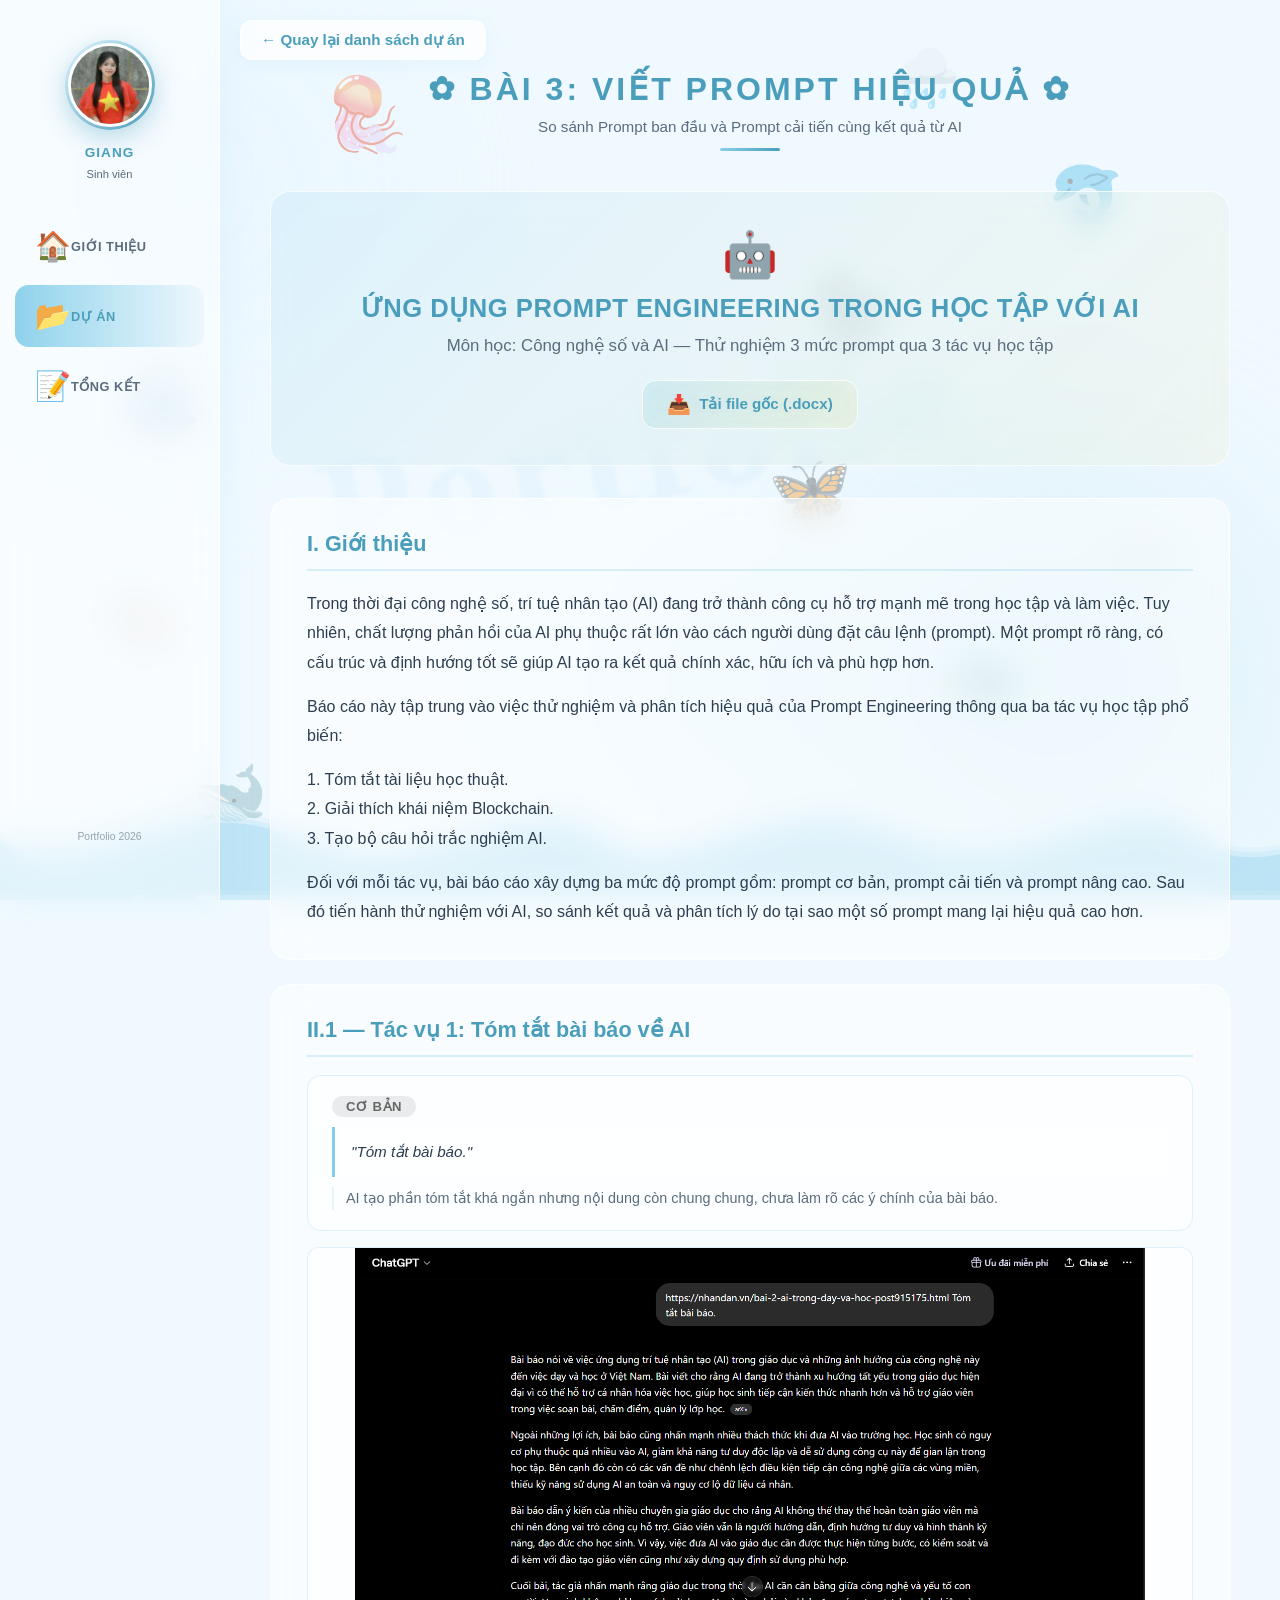
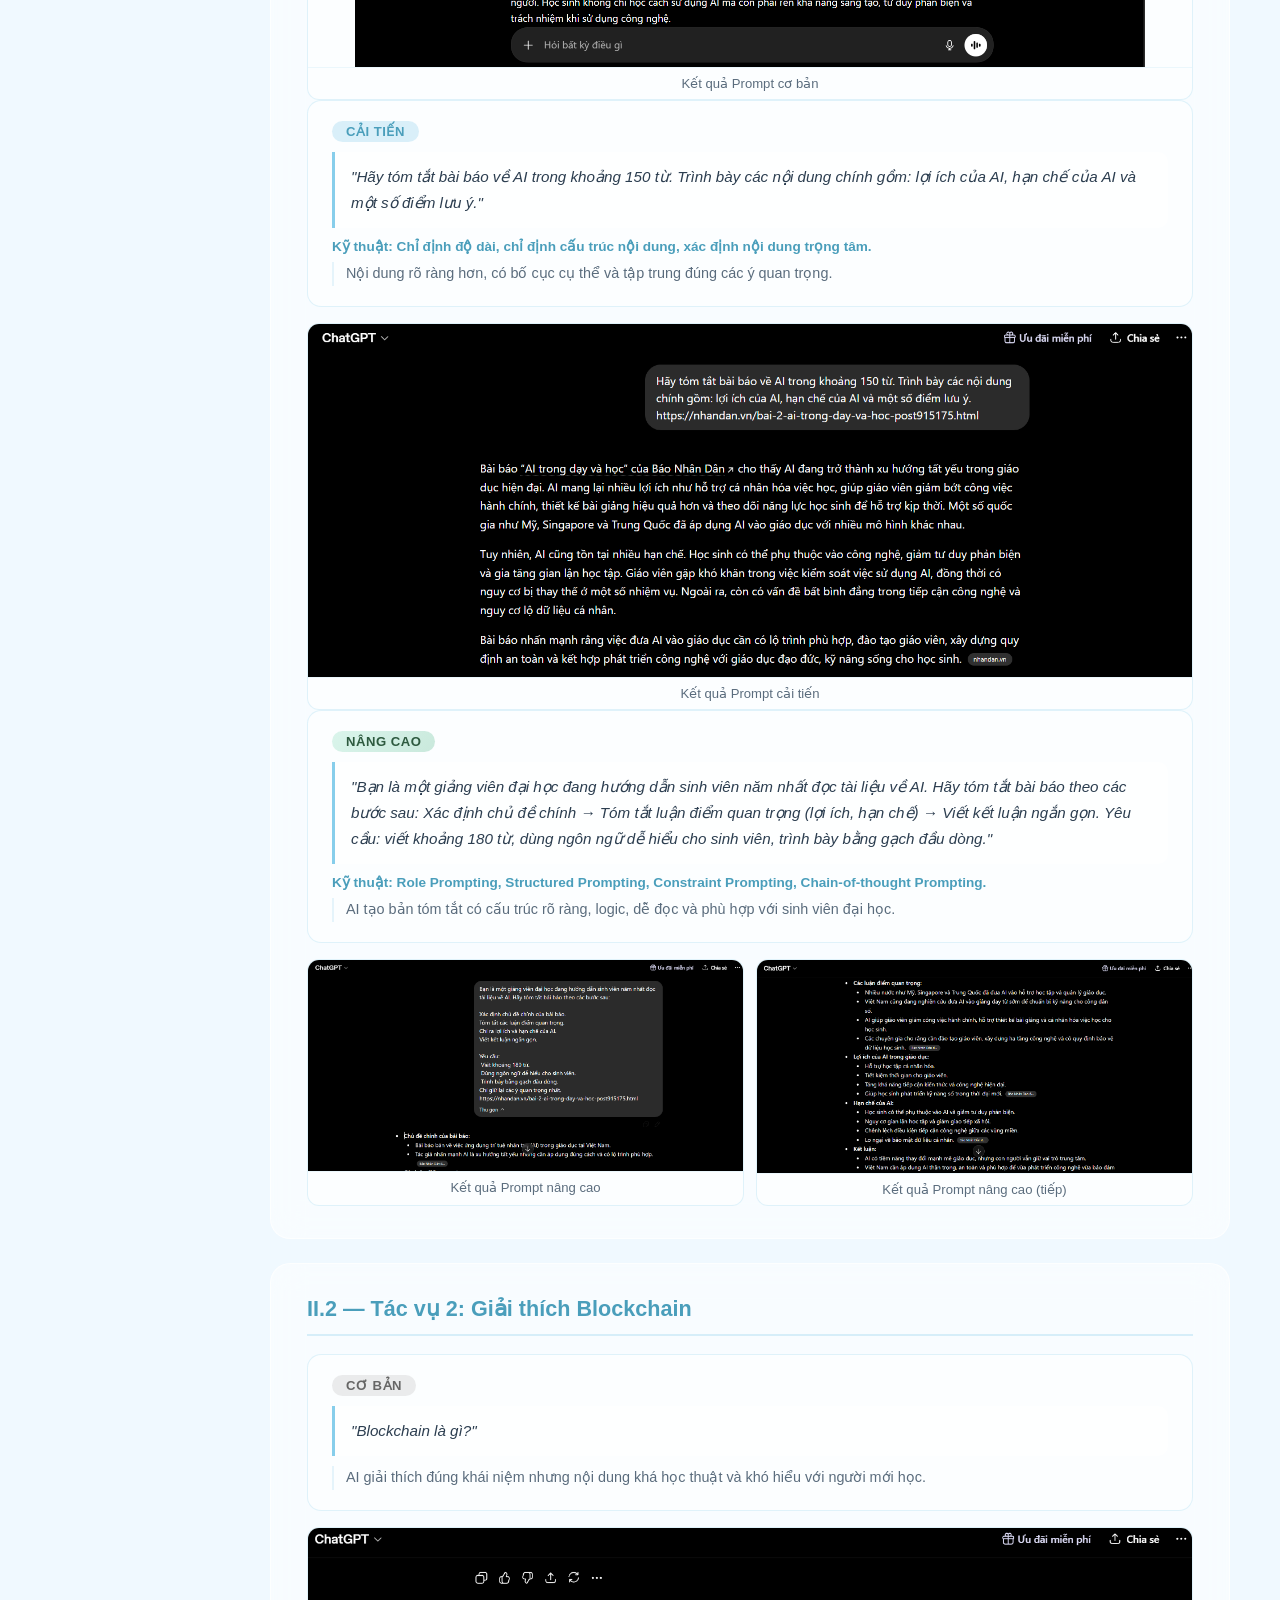
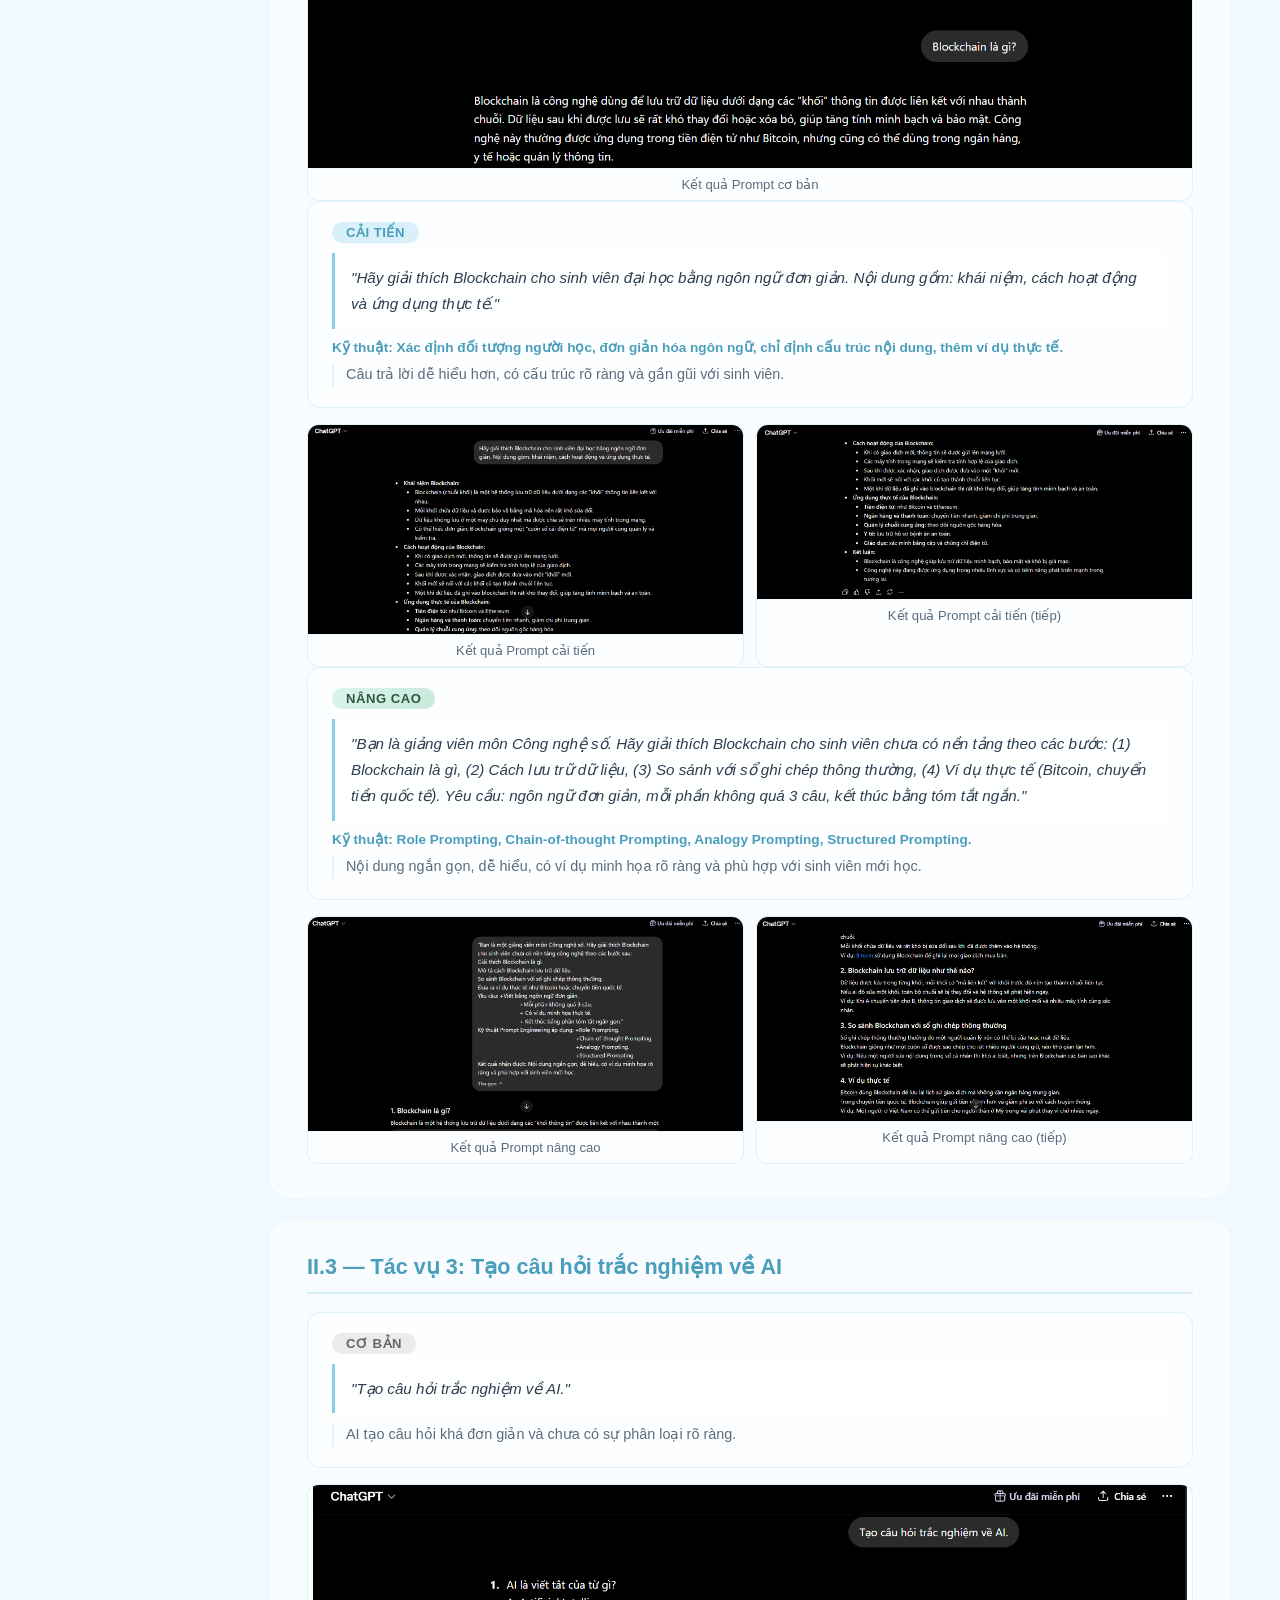
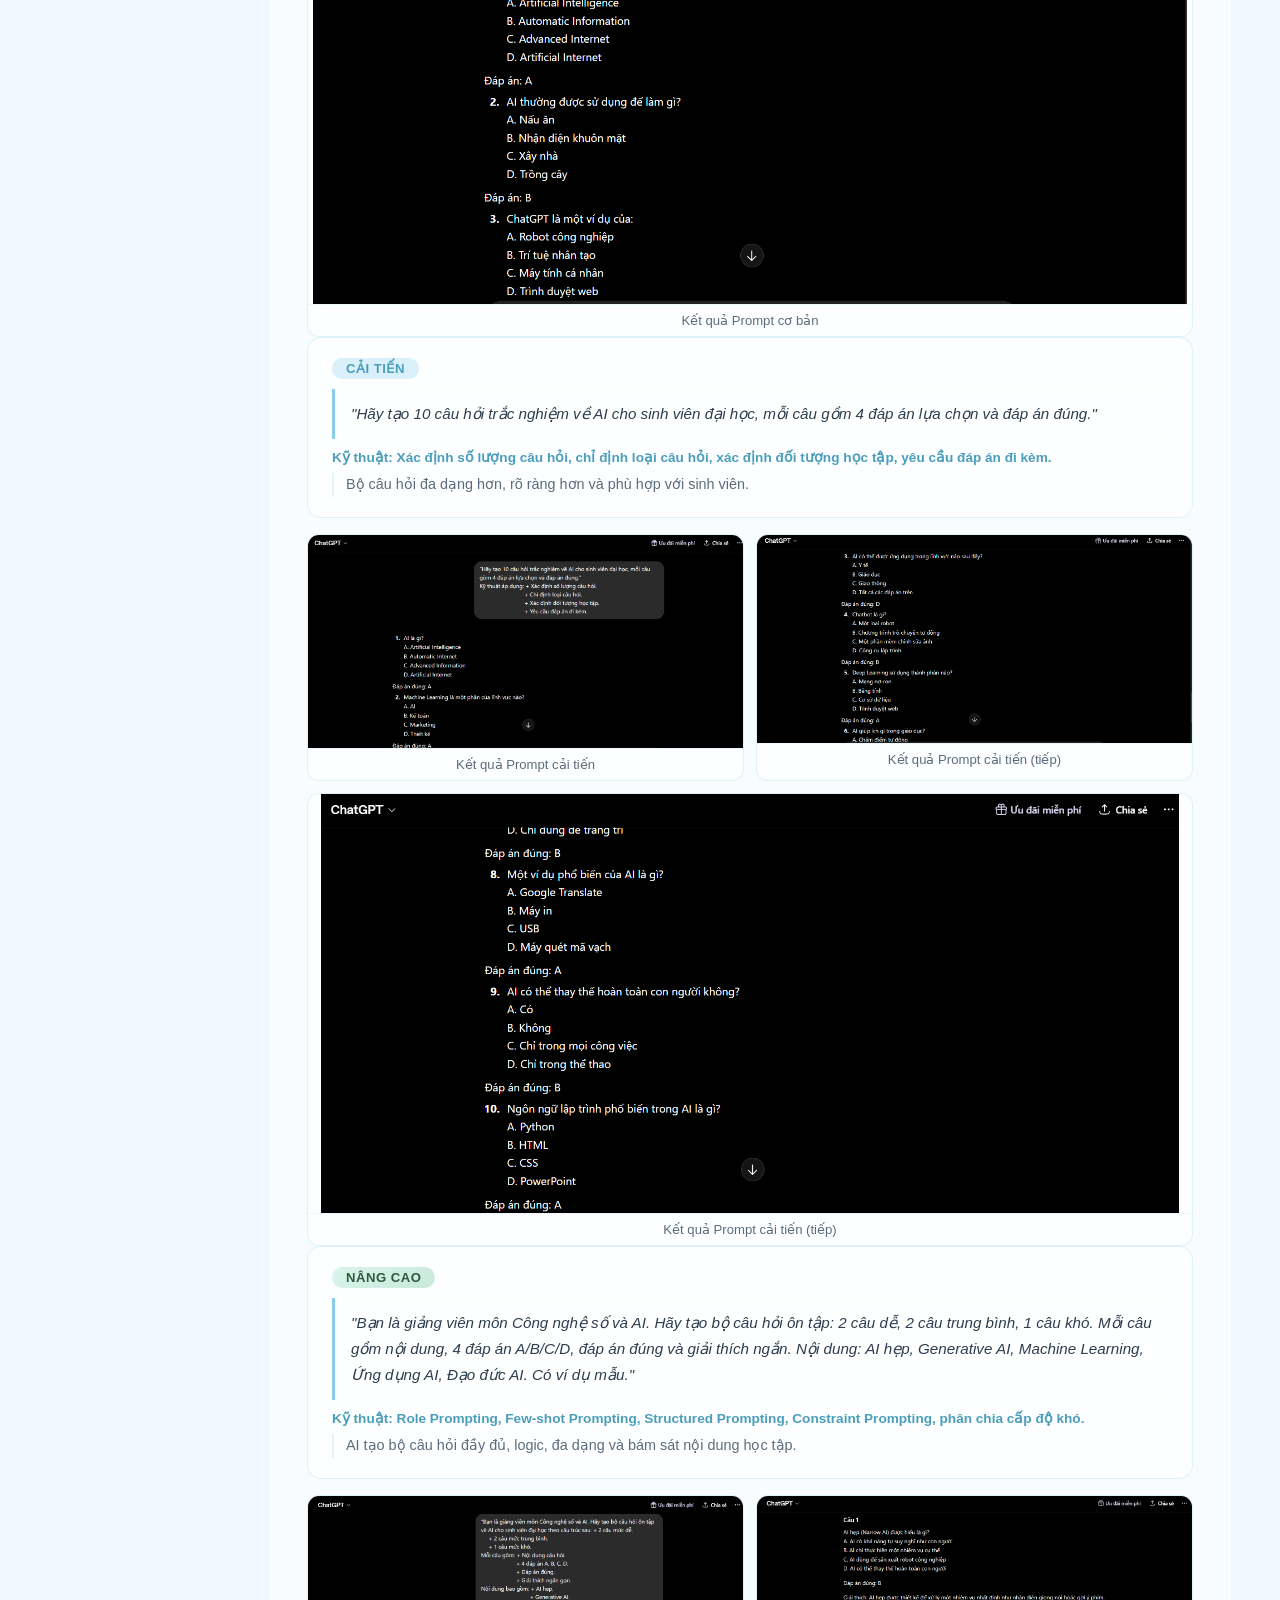
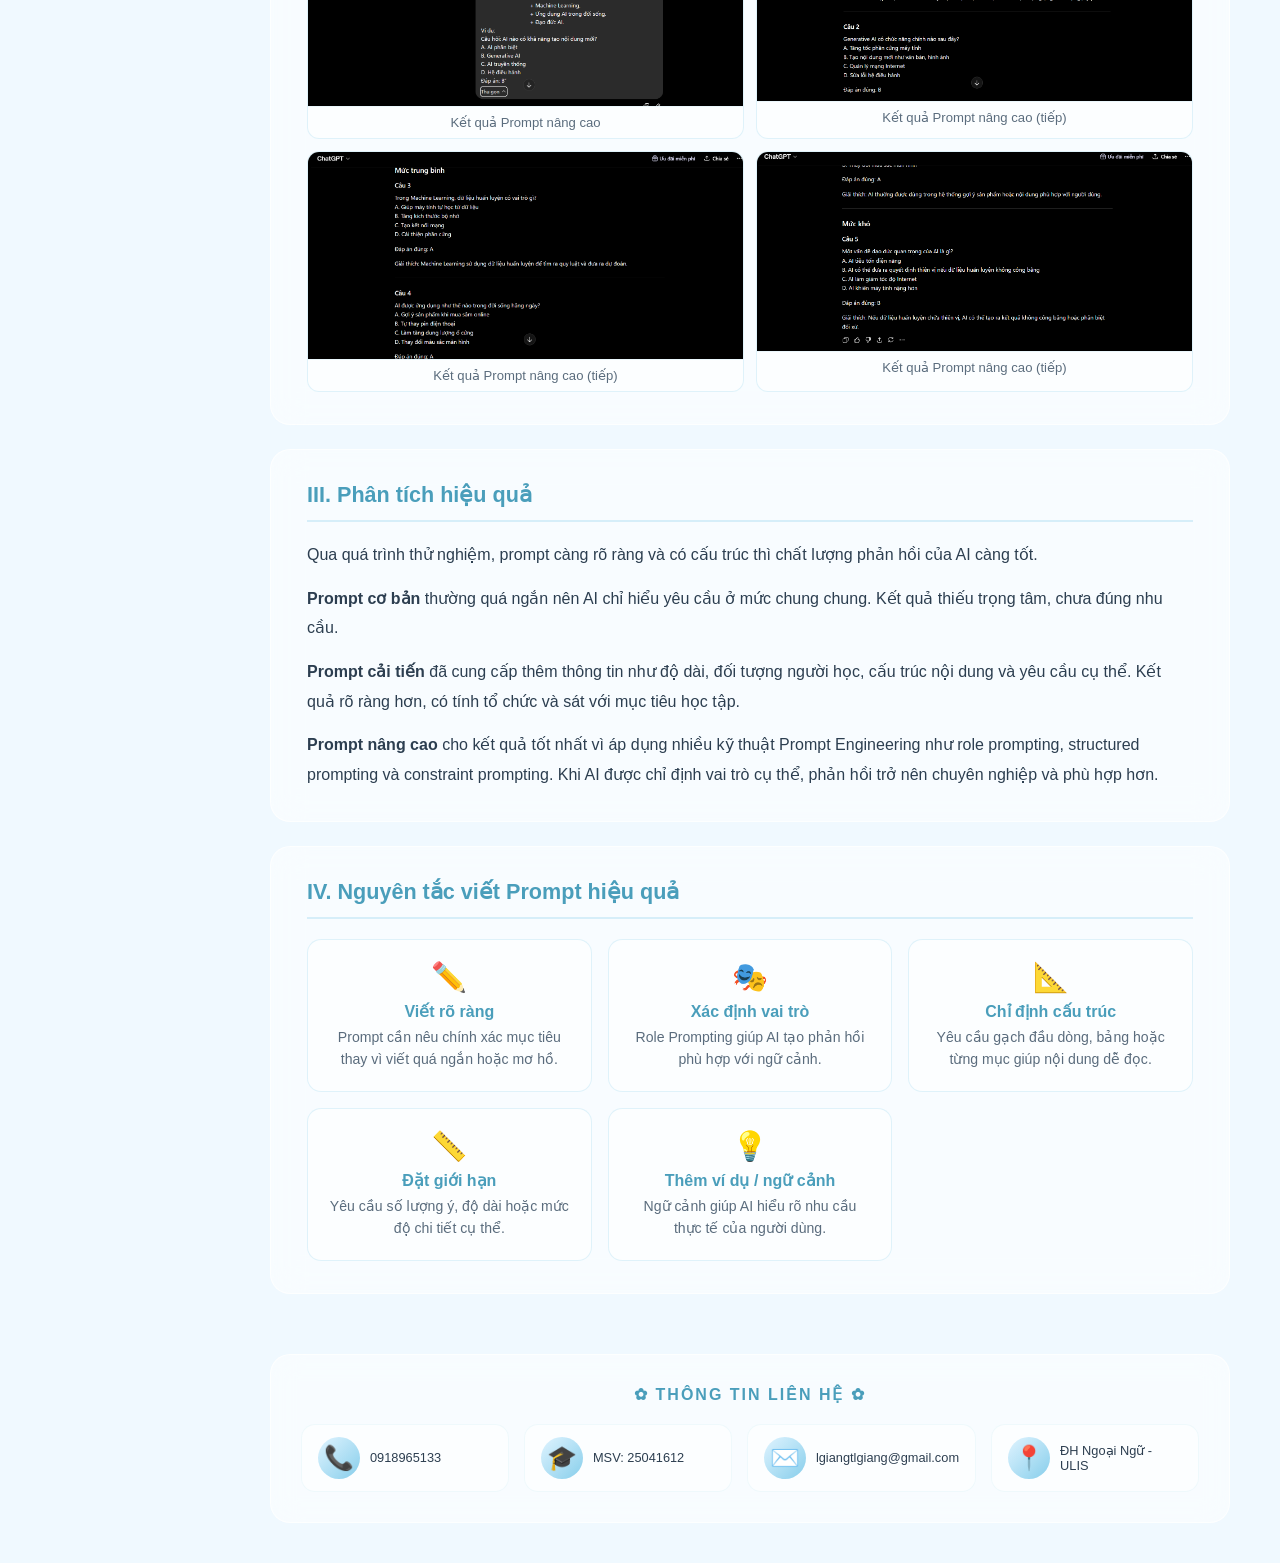
==== commit aa7b8268: "minor changes" ====
--- a/bai3.html
+++ b/bai3.html
@@ -157,6 +157,7 @@
                 </div>
                 <div class="hw-images">
                     <div class="hw-img-wrap"><img src="assets/hw/images/bai3/image6.png" alt="Prompt cải tiến - Blockchain"><div class="hw-img-caption">Kết quả Prompt cải tiến</div></div>
+                    <div class="hw-img-wrap"><img src="assets/hw/images/bai3/image7.png" alt="Prompt cải tiến - Blockchain (tiếp)"><div class="hw-img-caption">Kết quả Prompt cải tiến (tiếp)</div></div>
                 </div>
                 <div class="hw-prompt-card">
                     <div class="hw-prompt-level hw-prompt-advanced">Nâng cao</div>
@@ -165,8 +166,8 @@
                     <div class="hw-prompt-result">Nội dung ngắn gọn, dễ hiểu, có ví dụ minh họa rõ ràng và phù hợp với sinh viên mới học.</div>
                 </div>
                 <div class="hw-images">
-                    <div class="hw-img-wrap"><img src="assets/hw/images/bai3/image7.png" alt="Prompt nâng cao - Blockchain"><div class="hw-img-caption">Kết quả Prompt nâng cao</div></div>
-                    <div class="hw-img-wrap"><img src="assets/hw/images/bai3/image8.png" alt="Prompt nâng cao - Blockchain (tiếp)"><div class="hw-img-caption">Kết quả Prompt nâng cao (tiếp)</div></div>
+                    <div class="hw-img-wrap"><img src="assets/hw/images/bai3/image8.png" alt="Prompt nâng cao - Blockchain"><div class="hw-img-caption">Kết quả Prompt nâng cao</div></div>
+                    <div class="hw-img-wrap"><img src="assets/hw/images/bai3/image9.png" alt="Prompt nâng cao - Blockchain (tiếp)"><div class="hw-img-caption">Kết quả Prompt nâng cao (tiếp)</div></div>
                 </div>
             </div>
         </div>
@@ -181,7 +182,7 @@
                     <div class="hw-prompt-result">AI tạo câu hỏi khá đơn giản và chưa có sự phân loại rõ ràng.</div>
                 </div>
                 <div class="hw-images">
-                    <div class="hw-img-wrap"><img src="assets/hw/images/bai3/image9.png" alt="Prompt cơ bản - Trắc nghiệm"><div class="hw-img-caption">Kết quả Prompt cơ bản</div></div>
+                    <div class="hw-img-wrap"><img src="assets/hw/images/bai3/image10.png" alt="Prompt cơ bản - Trắc nghiệm"><div class="hw-img-caption">Kết quả Prompt cơ bản</div></div>
                 </div>
                 <div class="hw-prompt-card">
                     <div class="hw-prompt-level hw-prompt-improved">Cải tiến</div>
@@ -190,7 +191,9 @@
                     <div class="hw-prompt-result">Bộ câu hỏi đa dạng hơn, rõ ràng hơn và phù hợp với sinh viên.</div>
                 </div>
                 <div class="hw-images">
-                    <div class="hw-img-wrap"><img src="assets/hw/images/bai3/image10.png" alt="Prompt cải tiến - Trắc nghiệm"><div class="hw-img-caption">Kết quả Prompt cải tiến</div></div>
+                    <div class="hw-img-wrap"><img src="assets/hw/images/bai3/image11.png" alt="Prompt cải tiến - Trắc nghiệm"><div class="hw-img-caption">Kết quả Prompt cải tiến</div></div>
+                    <div class="hw-img-wrap"><img src="assets/hw/images/bai3/image12.png" alt="Prompt cải tiến - Trắc nghiệm (tiếp 1)"><div class="hw-img-caption">Kết quả Prompt cải tiến (tiếp)</div></div>
+                    <div class="hw-img-wrap"><img src="assets/hw/images/bai3/image13.png" alt="Prompt cải tiến - Trắc nghiệm (tiếp 2)"><div class="hw-img-caption">Kết quả Prompt cải tiến (tiếp)</div></div>
                 </div>
                 <div class="hw-prompt-card">
                     <div class="hw-prompt-level hw-prompt-advanced">Nâng cao</div>
@@ -199,7 +202,10 @@
                     <div class="hw-prompt-result">AI tạo bộ câu hỏi đầy đủ, logic, đa dạng và bám sát nội dung học tập.</div>
                 </div>
                 <div class="hw-images">
-                    <div class="hw-img-wrap"><img src="assets/hw/images/bai3/image11.png" alt="Prompt nâng cao - Trắc nghiệm"><div class="hw-img-caption">Kết quả Prompt nâng cao</div></div>
+                    <div class="hw-img-wrap"><img src="assets/hw/images/bai3/image14.png" alt="Prompt nâng cao - Trắc nghiệm"><div class="hw-img-caption">Kết quả Prompt nâng cao</div></div>
+                    <div class="hw-img-wrap"><img src="assets/hw/images/bai3/image15.png" alt="Prompt nâng cao - Trắc nghiệm (tiếp 1)"><div class="hw-img-caption">Kết quả Prompt nâng cao (tiếp)</div></div>
+                    <div class="hw-img-wrap"><img src="assets/hw/images/bai3/image16.png" alt="Prompt nâng cao - Trắc nghiệm (tiếp 2)"><div class="hw-img-caption">Kết quả Prompt nâng cao (tiếp)</div></div>
+                    <div class="hw-img-wrap"><img src="assets/hw/images/bai3/image17.png" alt="Prompt nâng cao - Trắc nghiệm (tiếp 3)"><div class="hw-img-caption">Kết quả Prompt nâng cao (tiếp)</div></div>
                 </div>
             </div>
         </div>
--- a/css/style.css
+++ b/css/style.css
@@ -1130,14 +1130,17 @@
    HOMEWORK DETAIL PAGES
 ========================================= */
 .back-link {
+    position: fixed;
+    top: 20px;
+    left: 240px;
+    z-index: 1001;
     display: inline-flex;
     align-items: center;
     gap: 6px;
-    margin-bottom: 24px;
     padding: 10px 20px;
-    background: var(--glass-bg);
-    backdrop-filter: blur(12px);
-    -webkit-backdrop-filter: blur(12px);
+    background: rgba(255, 255, 255, 0.75);
+    backdrop-filter: blur(16px);
+    -webkit-backdrop-filter: blur(16px);
     border: 1px solid var(--glass-border);
     border-radius: 12px;
     color: var(--aqua-dark);
@@ -1145,6 +1148,7 @@
     font-weight: 600;
     font-size: 0.95rem;
     transition: all 0.3s ease;
+    box-shadow: 0 4px 16px rgba(135, 206, 235, 0.12);
 }
 .back-link:hover {
     background: rgba(135, 206, 235, 0.2);
@@ -1529,12 +1533,19 @@
     height: auto;
     display: block;
     object-fit: contain;
-    max-height: 500px;
+    max-height: 420px;
     border-bottom: 1px solid rgba(135,206,235,0.15);
 }
 .hw-img-wrap.single {
     flex: 1 1 100%;
-    max-width: 700px;
+    max-width: 650px;
+}
+.hw-img-wrap.triple {
+    flex: 1 1 calc(33.33% - 8px);
+    min-width: 180px;
+}
+.hw-images.has-4 .hw-img-wrap {
+    flex: 1 1 calc(50% - 6px);
 }
 .hw-img-caption {
     padding: 8px 14px;
@@ -1610,4 +1621,10 @@
     .hw-img-wrap img {
         max-height: 350px;
     }
-}
+    .back-link {
+        left: 16px;
+        top: 12px;
+        padding: 8px 14px;
+        font-size: 0.85rem;
+    }
+}
